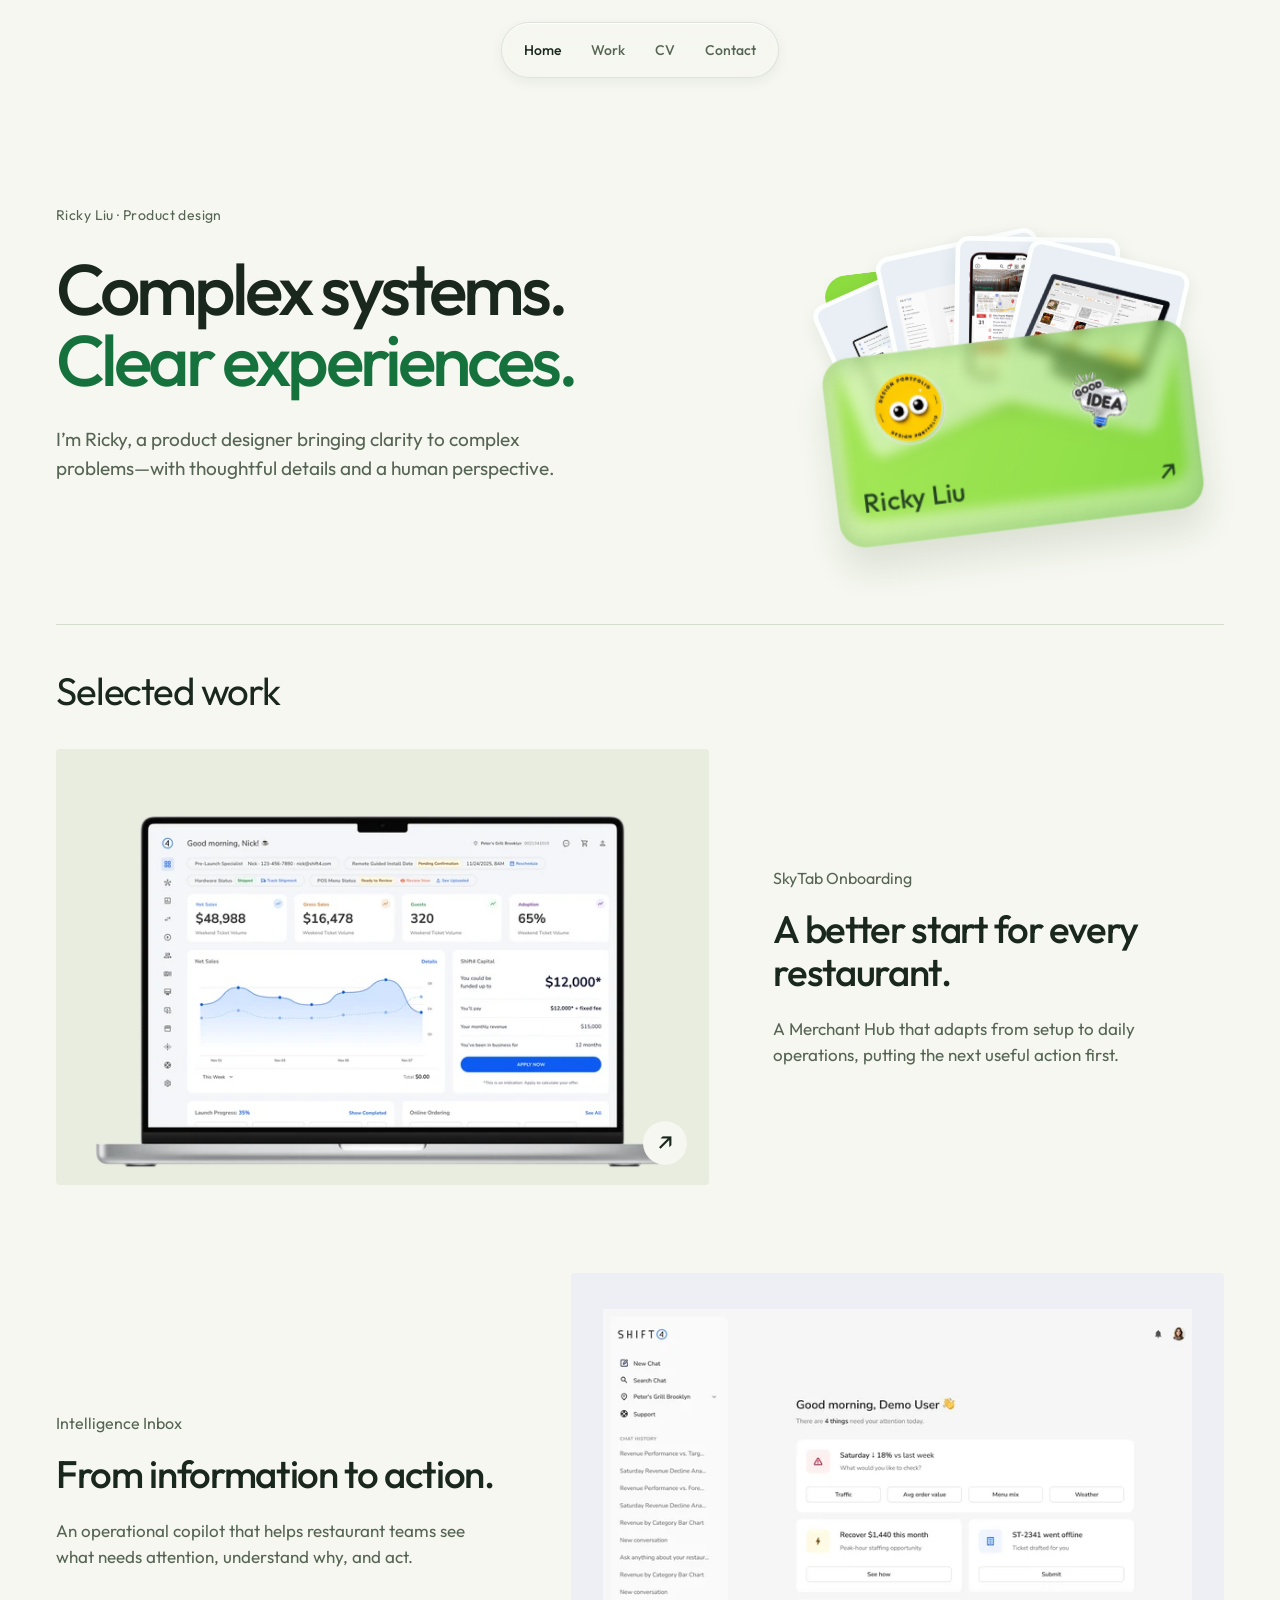
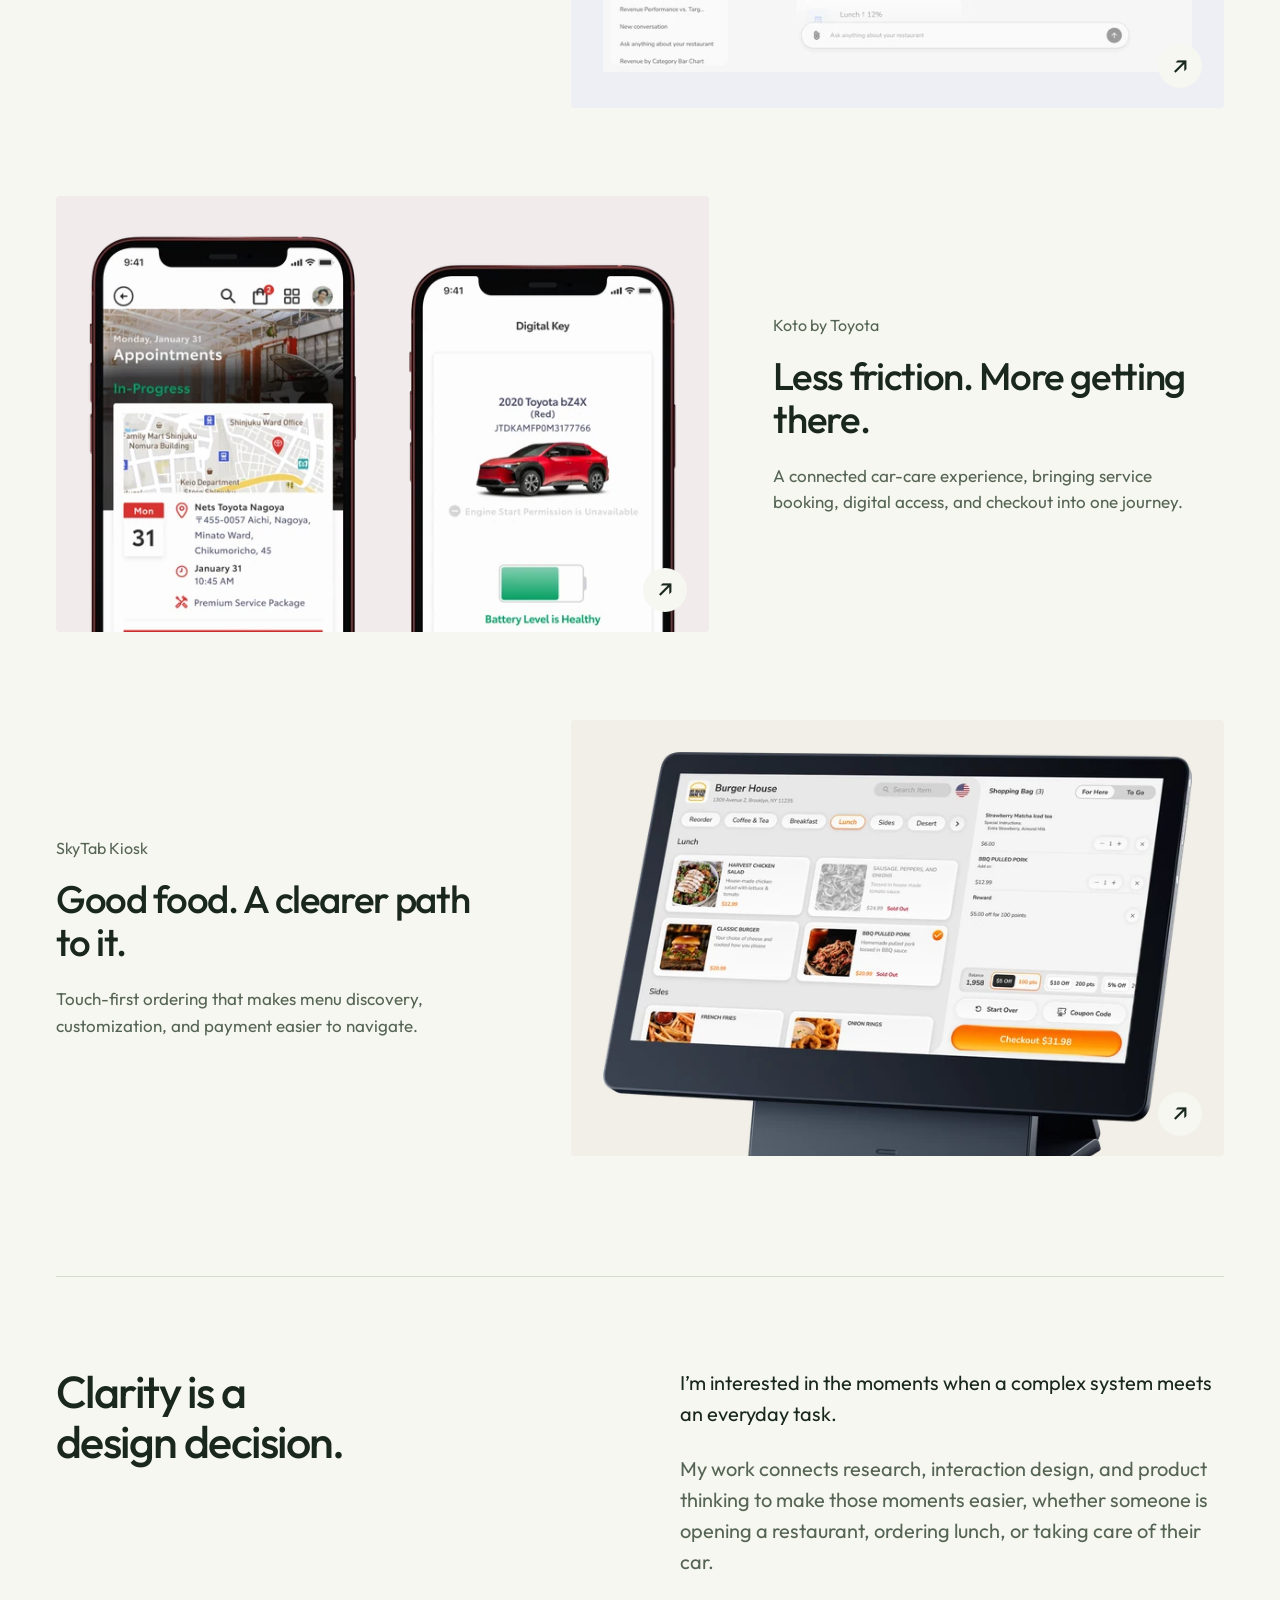
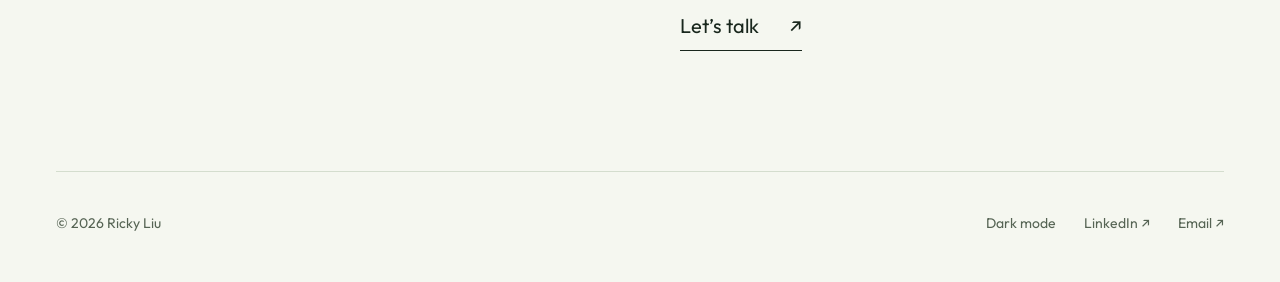
==== index.html @ 2d349658 "Update index.html" ====
<!doctype html>
<html lang="en">
<head>
<meta charset="UTF-8"><meta name="viewport" content="width=device-width, initial-scale=1">
<title>Ricky Liu - Product Designer</title>
<meta name="description" content="Ricky Liu designs clear, scalable experiences for complex products. Explore work in restaurant operations, AI, self-service ordering, and mobility.">
<link rel="canonical" href="https://rickyliudesign.com/">
<meta property="og:title" content="Ricky Liu | Product Designer"><meta property="og:description" content="Less friction. More forward. Product design for restaurants, operations, and everyday decisions."><meta property="og:type" content="website"><meta property="og:url" content="https://rickyliudesign.com/"><meta property="og:image" content="https://rickyliudesign.com/skytab-onboarding/Hero-1800.png">
<meta name="theme-color" content="#f5f7f0"><meta name="color-scheme" content="light dark">
<link rel="preload" href="assets/fonts/outfit-variable.ttf" as="font" type="font/ttf" crossorigin>
<link rel="stylesheet" href="fonts.css"><link rel="stylesheet" href="navigation.css?v=7"><link rel="stylesheet" href="home.css?v=15">
<script src="navigation.js?v=3" defer></script><script src="home.js?v=5" defer></script>
<link rel="icon" href="favicon.svg" type="image/svg+xml">
</head>
<body>
<a class="skip-link" href="#main">Skip to content</a>
    <nav class="navigation" aria-label="Primary navigation">
      <div class="nav-container">
        <div class="nav-links">
          <a href="/" class="nav-link active" aria-current="page">Home</a>
          <div class="nav-dropdown">
            <button class="nav-link" type="button" aria-haspopup="true" aria-expanded="false">Work</button>
            <div class="nav-dropdown-menu">
              <a href="skytab-onboarding.html" class="nav-dropdown-item">SkyTab Onboarding</a>
              <a href="intelligence-inbox-premium-case-study.html" class="nav-dropdown-item">Intelligence Inbox</a>
              <a href="koto.html" class="nav-dropdown-item">Koto</a>
              <a href="skytab-kiosk.html" class="nav-dropdown-item">SkyTab Kiosk</a>
            </div>
          </div>
          <a href="Ricky_Liu_Resume.pdf" class="nav-link" target="_blank" rel="noopener">CV</a>
          <a href="contact/contact.html" class="nav-link">Contact</a>
        </div>
      </div>
    </nav>
<main id="main" tabindex="-1">
<section class="home-hero shell" id="intro" aria-labelledby="intro-title">
 <div class="hero-copy"><p class="intro-name">Ricky Liu · Product design</p>
 <h1 id="intro-title">Complex systems.<br><span>Clear experiences.</span></h1>
 <p class="hero-description">I’m Ricky, a product designer bringing clarity to complex problems—with thoughtful details and a human perspective.</p>
 </div>
 <a class="folder-art" href="#work" aria-label="Explore Ricky Liu’s selected projects">
  <span class="folder-object" aria-hidden="true"><span class="folder-back"></span><span class="folder-preview preview-0"><img src="assets/previews/onboarding-640.webp" alt="" width="240" height="180"></span><span class="folder-preview preview-1"><img src="assets/previews/inbox-640.webp" alt="" width="240" height="180"></span><span class="folder-preview preview-2"><img src="assets/previews/koto-640.webp" alt="" width="240" height="180"></span><span class="folder-preview preview-3"><img src="assets/previews/kiosk-640.webp" alt="" width="240" height="180"></span><span class="folder-front"><span class="eyes"><img src="assets/previews/portfolio-eye-sticker-Xyf3zcJj.webp" alt="" width="100" height="100"><span class="googly-eye left"><span class="pupil"></span></span><span class="googly-eye right"><span class="pupil"></span></span></span><img class="idea" src="assets/previews/good-idea-sticker-D9H0dvzv.webp" alt="" width="72" height="72"><strong>Ricky Liu</strong><span class="folder-arrow">↗</span></span></span>
 </a>
</section>
<section class="selected-work shell" id="work" aria-labelledby="work-title"><div class="work-heading"><h2 id="work-title">Selected work</h2></div><div class="work-grid"><article class="work-project project-onboarding">
 <a class="project-link" href="skytab-onboarding.html">
 <div class="project-image"><img src="assets/previews/onboarding-1200.webp" srcset="assets/previews/onboarding-640.webp 640w, assets/previews/onboarding-800.webp 800w, assets/previews/onboarding-1200.webp 1200w" sizes="(max-width: 767px) calc(100vw - 80px), (max-width: 1100px) 40vw, 520px" width="1200" height="791" loading="lazy" decoding="async" alt="SkyTab Onboarding interface design"><span class="project-open" aria-hidden="true">↗</span></div>
 <div class="project-copy"><p class="project-name">SkyTab Onboarding</p><h3 id="title-onboarding">A better start for every restaurant.</h3><p class="project-description">A Merchant Hub that adapts from setup to daily operations, putting the next useful action first.</p></div>
 </a>
</article><article class="work-project project-inbox">
 <a class="project-link" href="intelligence-inbox-premium-case-study.html">
 <div class="project-image"><img src="assets/previews/inbox-1200.webp" srcset="assets/previews/inbox-640.webp 640w, assets/previews/inbox-800.webp 800w, assets/previews/inbox-1200.webp 1200w" sizes="(max-width: 767px) calc(100vw - 80px), (max-width: 1100px) 40vw, 520px" width="1200" height="740" loading="lazy" decoding="async" alt="Intelligence Inbox interface design"><span class="project-open" aria-hidden="true">↗</span></div>
 <div class="project-copy"><p class="project-name">Intelligence Inbox</p><h3 id="title-inbox">From information to action.</h3><p class="project-description">An operational copilot that helps restaurant teams see what needs attention, understand why, and act.</p></div>
 </a>
</article><article class="work-project project-koto">
 <a class="project-link" href="koto.html">
 <div class="project-image"><img src="assets/previews/koto-1200.webp" srcset="assets/previews/koto-640.webp 640w, assets/previews/koto-800.webp 800w, assets/previews/koto-1200.webp 1200w" sizes="(max-width: 767px) calc(100vw - 80px), (max-width: 1100px) 40vw, 520px" width="1200" height="1193" loading="lazy" decoding="async" alt="Koto by Toyota interface design"><span class="project-open" aria-hidden="true">↗</span></div>
 <div class="project-copy"><p class="project-name">Koto by Toyota</p><h3 id="title-koto">Less friction. More getting there.</h3><p class="project-description">A connected car-care experience, bringing service booking, digital access, and checkout into one journey.</p></div>
 </a>
</article><article class="work-project project-kiosk">
 <a class="project-link" href="skytab-kiosk.html">
 <div class="project-image"><img src="assets/previews/kiosk-1200.webp" srcset="assets/previews/kiosk-640.webp 640w, assets/previews/kiosk-800.webp 800w, assets/previews/kiosk-1200.webp 1200w" sizes="(max-width: 767px) calc(100vw - 80px), (max-width: 1100px) 40vw, 520px" width="1200" height="906" loading="lazy" decoding="async" alt="SkyTab Kiosk interface design"><span class="project-open" aria-hidden="true">↗</span></div>
 <div class="project-copy"><p class="project-name">SkyTab Kiosk</p><h3 id="title-kiosk">Good food. A clearer path to it.</h3><p class="project-description">Touch-first ordering that makes menu discovery, customization, and payment easier to navigate.</p></div>
 </a>
</article></div></section>
<section class="about-section shell" aria-labelledby="about-title"><h2 id="about-title">Clarity is a<br>design decision.</h2><div><p>I’m interested in the moments when a complex system meets an everyday task.</p><p>My work connects research, interaction design, and product thinking to make those moments easier, whether someone is opening a restaurant, ordering lunch, or taking care of their car.</p><a class="text-link" href="contact/contact.html">Let’s talk <span aria-hidden="true">↗</span></a></div></section>
</main>
<footer class="home-footer shell"><span>© 2026 Ricky Liu</span><div><button class="theme-toggle" type="button" aria-label="Dark mode" hidden>Dark mode</button><a href="https://www.linkedin.com/in/ricky-liu/" target="_blank" rel="noopener">LinkedIn ↗</a><a href="mailto:rickyliudesign@gmail.com">Email ↗</a></div></footer>
</body></html>
---- fonts.css ----
@font-face { font-family: "Outfit"; src: url("assets/fonts/outfit-variable.ttf") format("truetype"); font-weight: 100 900; font-style: normal; font-display: swap; }
---- navigation.css ----
.navigation {
  position: fixed !important;
  top: 0;
  right: 0;
  left: 0;
  z-index: 10000;
  box-sizing: border-box;
  padding: 22px 80px 0;
  background: transparent;
  transform: none !important;
  transition: transform 0.32s cubic-bezier(0.22, 1, 0.36, 1);
  will-change: transform;
}

.navigation.nav-scrolled {
  background: transparent;
  transform: none !important;
}

.navigation.nav-hidden {
  pointer-events: none;
  transform: translateY(calc(-100% - 24px)) !important;
}

/* Shared chapter navigation for every portfolio case study. */
.sky-case { --case-nav-accent: #1769d2; }
.koto-case { --case-nav-accent: #e5252a; }
.kiosk-redesign { --case-nav-accent: #f28a00; }
.ii-page { --case-nav-accent: #5b5ce2; }

.case-chapters {
  position: fixed !important;
  inset: 0 0 auto !important;
  z-index: 9000 !important;
  overflow: hidden;
  border-bottom: 1px solid var(--case-nav-line, rgba(21, 21, 21, 0.1));
  background: rgba(255, 255, 255, 0.94) !important;
  opacity: 0;
  pointer-events: none;
  transform: translateY(-110%);
  visibility: hidden;
  backdrop-filter: blur(16px);
  -webkit-backdrop-filter: blur(16px);
  transition: opacity 0.18s ease, transform 0.24s cubic-bezier(0.22, 1, 0.36, 1), visibility 0s linear 0.24s;
}

.case-chapters.case-chapters--visible {
  opacity: 1;
  pointer-events: auto;
  transform: none;
  visibility: visible;
  transition-delay: 0s;
}

.case-chapters__inner {
  display: flex !important;
  width: min(1400px, calc(100% - clamp(32px, 8vw, 128px))) !important;
  min-height: 66px;
  margin-inline: auto !important;
  align-items: center;
  justify-content: center !important;
  gap: clamp(20px, 3vw, 40px) !important;
}

.case-chapters a {
  flex: none;
  box-sizing: border-box;
  min-height: 44px;
  padding-block: 12px;
  color: var(--case-nav-muted, #667085);
  font: 500 14px/1.2 "Outfit", sans-serif;
  text-decoration: none;
  transition: color 0.16s ease;
}

.case-chapters .case-chapters__home {
  position: sticky;
  left: 0;
  z-index: 2;
  padding-inline: 12px;
  color: #151515;
  background: #fff;
  box-shadow: 8px 0 12px #fff;
}

.case-chapters a::after {
  display: block;
  width: 100%;
  height: 2px;
  margin-top: 5px;
  border-radius: 999px;
  background: var(--case-nav-accent, #1769d2);
  content: "";
  opacity: 0;
  transform: scaleX(0.35);
  transition: opacity 0.18s ease, transform 0.22s cubic-bezier(0.22, 1, 0.36, 1);
}

.case-chapters a:hover,
.case-chapters a.case-chapters__active { color: var(--case-nav-active, #151515); }
.case-chapters a:hover::after,
.case-chapters a.case-chapters__active::after { opacity: 1; transform: scaleX(1); }

@media (max-width: 767px) {
  .case-chapters { overflow-x: auto; scrollbar-width: none; }
  .case-chapters::-webkit-scrollbar { display: none; }
  .case-chapters__inner { width: max-content !important; min-width: 100%; padding-inline: 8px; box-sizing: border-box; justify-content: flex-start !important; gap: 24px !important; }
}

.navigation .nav-container {
  display: flex;
  align-items: center;
  justify-content: center;
  width: 100%;
  max-width: 1400px;
  min-height: 48px;
  margin: 0 auto;
  padding: 0;
}

.navigation .nav-links {
  display: flex;
  align-items: center;
  gap: 0;
  padding: 5px 7px;
  border: 1px solid rgba(21, 21, 21, 0.08);
  border-radius: 999px;
  background: rgba(255, 255, 255, 0.42);
  box-shadow: 0 4px 14px rgba(24, 31, 42, 0.06), inset 0 1px rgba(255, 255, 255, 0.92);
  backdrop-filter: blur(18px) saturate(1.15);
  -webkit-backdrop-filter: blur(18px) saturate(1.15);
}

.navigation .nav-link {
  display: flex;
  align-items: center;
  justify-content: center;
  min-width: 44px;
  min-height: 44px;
  box-sizing: border-box;
  margin: 0;
  padding: 10px 15px;
  border: 0;
  color: #6f6f72;
  background: transparent;
  font: 500 14px/1 "Outfit", ui-sans-serif, system-ui, sans-serif;
  text-decoration: none;
  cursor: pointer;
  transition: color 0.18s ease, transform 0.18s ease;
}

.navigation .nav-link:hover,
.navigation .nav-link:focus-visible,
.navigation .nav-link.active {
  color: #151515;
}

.navigation .nav-link:active {
  transform: translateY(1px);
}

.navigation .nav-link:focus-visible,
.navigation .nav-dropdown-item:focus-visible,
.case-chapters a:focus-visible {
  outline: 2px solid #147b9b;
  outline-offset: 4px;
}

.navigation .nav-dropdown {
  position: relative;
}

.navigation .nav-dropdown-menu[hidden] { display: none !important; }

.navigation .nav-dropdown-menu {
  position: absolute;
  top: calc(100% + 12px);
  left: 50%;
  z-index: 10001;
  min-width: 210px;
  margin: 0;
  padding: 8px 0;
  border: 1px solid rgba(21, 21, 21, 0.09);
  border-radius: 12px;
  background: rgba(255, 255, 255, 0.65);
  box-shadow: 0 18px 50px rgba(28, 38, 49, 0.14);
  backdrop-filter: blur(16px) saturate(1.25);
  -webkit-backdrop-filter: blur(16px) saturate(1.25);
  opacity: 0;
  visibility: hidden;
  transform: translateX(-50%) translateY(-5px);
  transition: opacity 0.18s ease, visibility 0.18s ease, transform 0.18s ease;
}

.navigation .nav-dropdown.is-open .nav-dropdown-menu {
  opacity: 1;
  visibility: visible;
  transform: translateX(-50%) translateY(0);
}

.navigation .nav-dropdown-item {
  display: flex;
  align-items: center;
  box-sizing: border-box;
  min-height: 44px;
  padding: 11px 18px;
  color: #6f6f72;
  background: transparent;
  font: 500 15px/1.25 "Outfit", ui-sans-serif, system-ui, sans-serif;
  text-decoration: none;
  white-space: nowrap;
  transition: color 0.18s ease, background 0.18s ease;
}

.navigation .nav-dropdown-item:hover {
  color: #151515;
  background: rgba(21, 21, 21, 0.045);
}

.hero-wrapper > .hero-section {
  padding-top: 112px;
}

@media (max-width: 760px) {
  .navigation {
    padding: 14px 16px 0;
  }

  .navigation .nav-container {
    min-height: 44px;
  }

  .navigation .nav-link {
    padding: 9px 11px;
    font-size: 13px;
  }

  .navigation .nav-dropdown-menu {
    right: -70px;
    left: auto;
    transform: translateY(-5px);
  }

  .navigation .nav-dropdown.is-open .nav-dropdown-menu {
    transform: translateY(0);
  }

  .hero-wrapper > .hero-section {
    padding-top: 96px;
  }
}

@media (max-width: 420px) {
  .navigation {
    padding: 12px 12px 0;
  }

  .navigation .nav-link {
    padding: 8px 9px;
    font-size: 12px;
  }
}

@media (prefers-reduced-motion: reduce) {
  .navigation,
  .navigation *,
  .case-chapters,
  .case-chapters * ,
  .case-chapters a::after {
    transition: none !important;
    animation: none !important;
  }
}

@media(prefers-reduced-transparency:reduce){.navigation .nav-links,.navigation .nav-dropdown-menu{background:#fff;backdrop-filter:none;-webkit-backdrop-filter:none}}
---- home.css ----
/* Layers: content 0, folder surfaces 1–6, navigation in navigation.css. */
:root{--paper:#f5f7f0;--ink:#19271d;--muted:#566454;--line:#d4ddce;--accent:#16723c;--panel:#e8eddf;--cyan:#8cdb3f;color-scheme:light dark;font-family:Outfit,system-ui,sans-serif;color:var(--ink);background:var(--paper);font-synthesis:none;-webkit-font-smoothing:antialiased}
*{box-sizing:border-box}html{scroll-behavior:smooth;scroll-padding-top:104px}body{margin:0}a{color:inherit;text-decoration:none}img{display:block;max-width:100%}button{font:inherit}::selection{background:#d4e9b5;color:#19271d}a:focus-visible{outline:3px solid var(--accent);outline-offset:7px}main:focus{outline:none}.shell{width:min(1280px,calc(100% - 112px));margin-inline:auto}.skip-link{position:fixed;top:12px;left:12px;z-index:10002;padding:14px 20px;color:var(--paper);background:var(--ink);transform:translateY(-150%)}.skip-link:focus{transform:none}
.home-hero{display:grid;grid-template-columns:minmax(0,1.2fr) minmax(0,1fr);align-items:center;gap:24px;min-height:min(830px,100dvh);padding-top:128px;padding-bottom:96px}.hero-copy{position:relative;z-index:1}.intro-name{font-size:17px;margin:0 0 28px;color:var(--muted)}h1{font-size:clamp(40px,4.6vw,66px);line-height:1.08;letter-spacing:-.047em;font-weight:500;margin:0}h1 span{color:var(--accent)}.hero-description{font-size:19px;line-height:1.55;max-width:410px;margin:25px 0 30px;color:var(--muted)}.work-cta{display:inline-flex;align-items:center;gap:36px;min-height:50px;border-bottom:1px solid var(--ink);font-size:17px;font-weight:500}.work-cta span,.text-link span{transition:transform .25s}.work-cta:hover span,.text-link:hover span{transform:translate(3px,-3px)}
.folder-art{display:grid;place-items:center;min-width:0;aspect-ratio:1;perspective:1200px;border-radius:28px}.folder-object{display:block;position:relative;width:390px;height:360px;transform:rotate(-7deg);transition:transform .6s cubic-bezier(.2,.8,.2,1)}.folder-art:hover .folder-object,.folder-art:focus-visible .folder-object{transform:rotate(-2deg) translateY(-8px)}.folder-back{position:absolute;inset:70px 14px 28px;background:#8cdb3f;border-radius:24px;clip-path:polygon(0 0,35% 0,46% 20%,100% 20%,100% 100%,0 100%);box-shadow:0 28px 45px #4b6e3220}.folder-front{position:absolute;z-index:6;inset:158px 0 0;border-radius:28px;background:linear-gradient(115deg,#c2f77385,#83da4399);box-shadow:inset 0 0 26px 5px #367d3445,0 25px 35px #344e2220;backdrop-filter:blur(6px);-webkit-backdrop-filter:blur(6px);color:#254522}.folder-front strong{position:absolute;bottom:29px;left:28px;font-size:28px;font-weight:500}.folder-arrow{position:absolute;right:26px;bottom:23px;font-size:30px}.eyes{position:absolute;top:18px;left:46px;width:84px;height:84px;border-radius:50%;transform:rotate(-12deg)}.idea{position:absolute;top:44px;right:67px;width:66px;height:66px;object-fit:contain;transform:rotate(17deg)}.folder-preview{position:absolute;top:61px;left:105px;width:175px;height:175px;padding:10px;border:5px solid #fdfefe;border-radius:14px;background:#e9eff5;box-shadow:0 8px 20px #283e2318;transform-origin:50% 100%;transition:transform .65s cubic-bezier(.2,.8,.2,1)}.folder-preview img{height:100%;width:100%;object-fit:contain}.preview-0{z-index:2;transform:translate(-62px,8px) rotate(-17deg)}.preview-1{z-index:3;transform:translate(-20px,-12px) rotate(-5deg)}.preview-2{z-index:4;transform:translate(30px,-8px) rotate(8deg)}.preview-3{z-index:5;transform:translate(70px,12px) rotate(20deg)}.folder-art:is(:hover,:focus-visible) .preview-0{transform:translate(-83px,-14px) rotate(-22deg)}.folder-art:is(:hover,:focus-visible) .preview-1{transform:translate(-26px,-44px) rotate(-7deg)}.folder-art:is(:hover,:focus-visible) .preview-2{transform:translate(33px,-39px) rotate(9deg)}.folder-art:is(:hover,:focus-visible) .preview-3{transform:translate(84px,-6px) rotate(24deg)}
.selected-work{padding-top:32px;padding-bottom:120px}.work-heading{margin-bottom:52px}h2{font-size:clamp(32px,3.5vw,48px);font-weight:500;line-height:1.13;letter-spacing:-.035em;margin:0}.work-heading p{color:var(--muted);font-size:18px;margin:16px 0 0}.work-grid{display:grid;grid-template-columns:1.15fr 1fr;column-gap:64px;row-gap:100px;align-items:start}.work-project:nth-child(even){margin-top:136px}.project-image{position:relative;display:grid;place-items:center;aspect-ratio:1.15;overflow:hidden;border-radius:16px;background:var(--panel)}.project-image img{width:100%;height:100%;object-fit:contain;padding:30px;transition:transform .7s cubic-bezier(.2,.8,.2,1)}.project-inbox .project-image{aspect-ratio:1.04;background:#eeeef5}.project-koto .project-image{aspect-ratio:1;background:#f1ebeb}.project-kiosk .project-image{background:#f1efe8}.project-open{position:absolute;bottom:20px;right:22px;font-size:25px;line-height:1;background:var(--paper);color:var(--ink);border-radius:50%;display:grid;place-items:center;width:44px;height:44px;transition:transform .3s}.project-link:hover img{transform:scale(1.04)}.project-link:hover .project-open{transform:rotate(45deg)}.project-link{display:block;border-radius:16px}.project-meta{display:flex;justify-content:space-between;gap:16px;margin:24px 0 12px;font-size:14px;line-height:1.4;color:var(--muted)}.project-meta span:first-child{color:var(--ink);font-weight:500}.work-project h3{font-size:clamp(25px,2.4vw,34px);letter-spacing:-.035em;line-height:1.13;font-weight:500;margin:0}.work-project>p{font-size:17px;line-height:1.55;color:var(--muted);max-width:43ch;margin:18px 0}.work-project .project-proof{font-size:14px;color:var(--accent);margin-top:24px;padding-left:14px;border-left:2px solid var(--accent)}
.about-section{display:grid;grid-template-columns:1fr 1fr;gap:80px;padding-block:90px 120px;border-top:1px solid var(--line)}.about-section p{font-size:20px;line-height:1.55;margin:0 0 24px;color:var(--muted)}.about-section p:first-child{color:var(--ink)}.text-link{display:inline-flex;gap:30px;padding-block:12px;border-bottom:1px solid var(--ink);font-size:20px}.home-footer{border-top:1px solid var(--line);padding-block:28px 36px;display:flex;justify-content:space-between;gap:24px;color:var(--muted);font-size:14px}.home-footer div{display:flex;gap:28px}.home-footer a{display:inline-flex;align-items:center;min-height:44px}.home-footer>span{padding-block:14px}
@media(min-width:768px) and (prefers-reduced-motion:no-preference){.hero-copy{animation:arrive .75s both}.folder-object{animation:folder-arrive .9s}.reveal-ready{opacity:0;transform:translateY(24px);transition:opacity .6s,transform .6s cubic-bezier(.2,.8,.2,1)}.reveal-ready.is-visible{opacity:1;transform:none}}@keyframes arrive{from{opacity:0;transform:translateY(16px)}to{opacity:1;transform:none}}@keyframes folder-arrive{from{opacity:0;transform:translateY(24px) rotate(-12deg)}to{opacity:1;transform:rotate(-7deg)}}
@media(max-width:1100px){.shell{width:calc(100% - 64px)}.folder-object{scale:.82}.home-hero{gap:0}.work-grid{column-gap:36px}.project-image img{padding:20px}.project-meta{flex-direction:column;gap:4px}}
@media(max-width:767px){html{scroll-padding-top:96px}.shell{width:calc(100% - 40px)}.home-hero{grid-template-columns:1fr;padding-top:120px;padding-bottom:32px;min-height:auto;gap:0}.intro-name{margin-bottom:20px;font-size:15px}h1{font-size:clamp(32px,7.6vw,54px)}.hero-description{font-size:17px;margin:20px 0;max-width:35ch}.folder-art{width:100%;height:310px;aspect-ratio:auto;overflow:hidden}.folder-object{scale:.72}.work-heading{margin-bottom:32px}.selected-work{padding-top:32px;padding-bottom:64px}.work-grid{grid-template-columns:1fr;gap:56px}.work-project:nth-child(even){margin-top:0}.project-image,.project-inbox .project-image,.project-koto .project-image{aspect-ratio:1.2}.project-meta{flex-direction:row;font-size:12px;margin-top:18px}.work-project>p{font-size:16px}.work-project .project-proof{margin-top:18px}.about-section{grid-template-columns:1fr;gap:28px;padding-block:52px 64px}.about-section p{font-size:18px}.home-footer{font-size:13px;gap:12px}.home-footer div{gap:18px}}
@media(prefers-color-scheme:dark){:root{--paper:#161e17;--ink:#f0f4e9;--muted:#b4c2ab;--line:#354431;--accent:#b9f56f;--panel:#293b26}.project-inbox .project-image{background:#303142}.project-koto .project-image{background:#392e32}.project-kiosk .project-image{background:#37362e}.navigation .nav-links,.navigation .nav-dropdown-menu{background:#1e2b1cf5;border-color:#485a3e;box-shadow:0 4px 14px #0002}.navigation .nav-link,.navigation .nav-dropdown-item{color:var(--muted)}.navigation .nav-link:is(:hover,:focus-visible,.active),.navigation .nav-dropdown-item:hover{color:var(--ink)}.navigation .nav-dropdown-item:hover{background:#354431}.navigation a:focus-visible,.navigation button:focus-visible{outline-color:var(--accent)}}
@media(prefers-reduced-motion:reduce){html{scroll-behavior:auto}*,*::before,*::after{animation:none!important;transition:none!important}.reveal-ready{opacity:1;transform:none}}
@media(prefers-reduced-transparency:reduce){.folder-front{background:#a5eb63;backdrop-filter:none}.navigation .nav-links,.navigation .nav-dropdown-menu{backdrop-filter:none;background:var(--paper)}}

@media(max-width:767px){.folder-art{position:relative}.folder-object{position:absolute;left:50%;top:50%;margin-left:-195px;margin-top:-180px}}

@media(min-width:768px) and (max-width:1100px){.folder-art{position:relative}.folder-object{position:absolute;left:50%;top:50%;margin-left:-195px;margin-top:-180px;scale:.72}}

:root[data-appearance="light"]{--paper:#f5f7f0;--ink:#19271d;--muted:#566454;--line:#d4ddce;--accent:#16723c;--panel:#e8eddf;color-scheme:light}
:root[data-appearance="dark"]{--paper:#161e17;--ink:#f0f4e9;--muted:#b4c2ab;--line:#354431;--accent:#b9f56f;--panel:#293b26;color-scheme:dark}
[data-appearance="dark"] .project-inbox .project-image{background:#303142}[data-appearance="dark"] .project-koto .project-image{background:#392e32}[data-appearance="dark"] .project-kiosk .project-image{background:#37362e}
[data-appearance="light"] .project-inbox .project-image{background:#eeeef5}[data-appearance="light"] .project-koto .project-image{background:#f1ebeb}[data-appearance="light"] .project-kiosk .project-image{background:#f1efe8}
[data-appearance] .navigation .nav-links,[data-appearance] .navigation .nav-dropdown-menu{background:var(--paper);border-color:var(--line)}
[data-appearance] .navigation .nav-link,[data-appearance] .navigation .nav-dropdown-item{color:var(--muted)}
[data-appearance] .navigation .nav-link:is(:hover,:focus-visible,.active),[data-appearance] .navigation .nav-dropdown-item:hover{color:var(--ink)}
[data-appearance] .navigation .nav-dropdown-item:hover{background:var(--panel)}
.theme-toggle{background:none;border:0;color:inherit;padding:0;min-height:44px;font:inherit;cursor:pointer}.theme-toggle:hover{text-decoration:underline;text-underline-offset:4px}.theme-toggle:focus-visible{outline:2px solid var(--accent);outline-offset:5px}.theme-toggle[hidden]{display:none}
@media(max-width:560px){.home-footer{flex-wrap:wrap}.home-footer div{flex-wrap:wrap}}
@media(min-width:768px) and (max-width:1100px){.home-hero{min-height:680px}}

[data-appearance] .navigation :is(a,button):focus-visible{outline-color:var(--accent)}

.section-label{font-size:12px;letter-spacing:.09em;text-transform:uppercase;color:var(--accent)}
/* The opening connects the project collection to an actual design decision. */
.hero-actions { display: flex; flex-wrap: wrap; align-items: center; gap: 16px 28px; }
.hero-process-link { display: inline-flex; align-items: center; gap: 16px; min-height: 50px; font-size: 15px; color: var(--muted); }
.hero-process-link:hover { color: var(--accent); }
.project-index { display: grid; grid-template-columns: 1.15fr repeat(4, 1fr); gap: 24px; padding-block: 28px 44px; border-top: 1px solid var(--line); }
.project-index p { margin: 0; font-size: 14px; line-height: 1.5; color: var(--muted); }
.project-index a { position: relative; min-height: 60px; padding-right: 18px; font-size: 15px; line-height: 1.45; }
.project-index a span { display: block; margin-bottom: 12px; color: var(--accent); font-size: 11px; letter-spacing: .07em; text-transform: uppercase; }
.project-index a b { position: absolute; right: 0; bottom: 6px; font-weight: 400; }
.project-index a:hover { color: var(--accent); }
.lifecycle { scroll-margin-top: 100px; }
@media(max-width:1000px) { .project-index { grid-template-columns: repeat(4, minmax(0,1fr)); } .project-index p { grid-column: 1/-1; } .project-index p br { display: none; } }
@media(max-width:600px) { .project-index { grid-template-columns: repeat(2,minmax(0,1fr)); gap: 24px 20px; padding-bottom: 32px; } .hero-actions { gap: 4px 24px; } .hero-description { max-width: 34ch; } }
/* Creative direction: an oversized editorial opening, with the folder as signature. */
.home-hero { position: relative; display: block; min-height: 0; padding-top: 154px; padding-bottom: 86px; }
.hero-copy { animation: none; }
.intro-name { margin-bottom: 38px; font-size: 14px; letter-spacing: .03em; }
.home-hero h1 { font-size: clamp(76px, 11.6vw, 164px); line-height: .92; letter-spacing: -.065em; font-weight: 500; }
.home-hero h1 span { display: inline-block; margin-left: 13%; }
.hero-description { margin-top: 46px; max-width: 39ch; font-size: 19px; }
.hero-actions { margin-top: 28px; }
.folder-art { position: absolute; right: 0; bottom: 38px; width: 330px; height: 300px; aspect-ratio: auto; }
.folder-object { scale: .68; }
.project-index { padding-top: 32px; padding-bottom: 52px; }
.lifecycle { padding-top: 90px; }
.lifecycle h2, .work-heading h2 { font-size: clamp(44px, 6.5vw, 88px); line-height: 1.01; letter-spacing: -.05em; }
.lifecycle-intro { max-width: 54ch; }
.lifecycle-controls button { padding-left: 12px; }
.stage-image { border: 0; border-radius: 0; background: var(--panel); }
.stage-copy h3 { font-size: clamp(30px, 3.3vw, 44px); }
.selected-work { padding-top: 80px; border-top: 1px solid var(--line); }
.work-grid { grid-template-columns: 1fr; gap: 88px; counter-reset: project; }
.work-project { display: grid; grid-template-columns: 1.45fr 1fr; column-gap: 64px; counter-increment: project; }
.work-project:nth-child(even) { margin-top: 0; }
.project-link { display: grid; grid-template-columns: subgrid; grid-column: 1/-1; border-radius: 0; }
.project-image { grid-column: 1; grid-row: 1 / 4; aspect-ratio: 1.5; border-radius: 4px; }
.project-inbox .project-image, .project-koto .project-image { aspect-ratio: 1.5; }
.project-meta { grid-column: 2; display: block; align-self: end; margin: 0 0 26px; }
.project-meta::before { content: '0' counter(project); display: block; margin-bottom: 36px; color: var(--accent); font-size: 14px; }
.project-meta span { display: block; }
.project-meta span + span { margin-top: 5px; }
.work-project h3 { grid-column: 2; font-size: clamp(30px, 3.5vw, 48px); align-self: start; }
.work-project > p { grid-column: 2; margin-top: 24px; }
.work-project .project-proof { margin-top: 0; }
.project-image img { padding: 32px; }
@media(min-width:901px) { .work-project:nth-child(even) .project-image { grid-column: 2; } .work-project:nth-child(even) .project-meta, .work-project:nth-child(even) h3, .work-project:nth-child(even) > p { grid-column: 1; } .work-project:nth-child(even) { grid-template-columns: 1fr 1.45fr; } }
@media(max-width:1100px) { .folder-art { right: 0; bottom: 35px; } .folder-object { scale: .6; } }
@media(max-width:900px) {
 .home-hero { padding-top: 132px; padding-bottom: 62px; }
 .home-hero h1 { font-size: clamp(64px, 11.5vw, 108px); }
 .hero-description { max-width: 34ch; }
 .folder-art { width: 230px; height: 230px; right: -10px; bottom: 50px; }
 .folder-object { scale: .49; }
 .work-project, .project-link { display: block; }
 .project-meta { margin-top: 24px; }
 .project-meta::before { margin-bottom: 16px; }
 .work-project > p { max-width: 50ch; }
}
@media(max-width:600px) {
 .home-hero { padding-top: 116px; padding-bottom: 32px; }
 .intro-name { margin-bottom: 32px; }
 .home-hero h1 { font-size: clamp(51px, 13.4vw, 80px); }
 .home-hero h1 span { margin-left: 0; }
 .hero-description { font-size: 17px; margin-top: 28px; max-width: 36ch; }
 .folder-art { position: relative; right: auto; bottom: auto; width: 100%; height: 220px; margin-top: 16px; overflow: visible; }
 .folder-object { scale: .55; }
 .hero-actions { margin-top: 12px; }
 .lifecycle, .selected-work { padding-top: 52px; }
 .lifecycle-controls { display: grid; grid-template-columns: 1fr 1fr; }
 .lifecycle-controls[hidden] { display: none; }
 .lifecycle-controls button { min-height: 76px; border-bottom: 1px solid var(--line); }
 .work-grid { gap: 60px; }
 .project-image img { padding: 18px; }
}

.eyes{--eye-x:0px;--eye-y:0px}.eyes>img{width:100%;height:100%}
.googly-eye {
  position: absolute;
  top: 38.7%;
  z-index: 4;
  width: 23.8%;
  aspect-ratio: 1;
  overflow: hidden;
  border-radius: 50%;
  background: radial-gradient(circle at 31% 25%, rgba(255,255,255,.98) 0 18%, transparent 19%), radial-gradient(circle at 52% 52%, #fff 0 45%, #f8f8f4 66%, #e5e0d2);
  box-shadow: inset 0 -.8px 1.6px rgba(15,23,42,.16), 0 1px 2px rgba(15,23,42,.18);
}

.googly-eye.left { left: 24.9%; }
.googly-eye.right { left: 51.3%; }
.pupil {
  position: absolute;
  top: 50%;
  left: 50%;
  width: 56%;
  aspect-ratio: 1;
  border-radius: 50%;
  background: radial-gradient(circle at 34% 27%, rgba(255,255,255,.94) 0 16%, transparent 17%), radial-gradient(circle at 62% 68%, #020202 0 56%, #171717);
  transform: translate(calc(-50% + var(--eye-x)), calc(-50% + var(--eye-y)));
  transition: transform 70ms linear;
}


.featured-note{display:grid;grid-template-columns:1fr 2fr;gap:40px;padding-block:52px 60px;border-top:1px solid var(--line)}.featured-note h2{font-size:clamp(32px,4vw,54px);line-height:1.06;letter-spacing:-.04em;margin:0}.featured-note p:not(.section-label){color:var(--muted);font-size:18px;line-height:1.5;max-width:40ch}.featured-note .text-link{font-size:17px}@media(max-width:600px){.featured-note{grid-template-columns:1fr;gap:14px;padding-block:36px 44px}}@media(prefers-reduced-motion:reduce){.pupil{transition:none}}

/* Keep every project summary together beside its image. */
.work-project { display:block; }
.work-project .project-link { display:grid; grid-template-columns:1.45fr 1fr; gap:clamp(32px,5vw,64px); align-items:center; }
.work-project .project-image { grid-column:auto; grid-row:auto; }
.project-copy { min-width:0; }
.project-name { margin:0 0 18px; color:var(--muted); font-size:16px; line-height:1.5; }
.work-project .project-copy h3 { font-size:clamp(28px,3vw,42px); line-height:1.12; margin:0; }
.project-description { margin:22px 0 0; max-width:40ch; color:var(--muted); font-size:17px; line-height:1.55; }
@media(min-width:901px) {
 .work-project:nth-child(even) .project-link { grid-template-columns:1fr 1.45fr; }
 .work-project:nth-child(even) .project-image { grid-column:2; grid-row:1; }
 .work-project:nth-child(even) .project-copy { grid-column:1; grid-row:1; }
}
@media(max-width:900px) {
 .work-project .project-link { grid-template-columns:1fr; gap:24px; }
 .project-name { margin-bottom:12px; }
 .project-description { margin-top:16px; font-size:16px; }
}

/* A single alignment system for the opening: copy left, portfolio object right. */
.home-hero { display:grid; grid-template-columns:minmax(0,1.55fr) minmax(0,1fr); align-items:center; gap:48px; padding-block:160px 104px; }
.home-hero h1 { font-size:clamp(64px,7.5vw,108px); line-height:.98; letter-spacing:-.055em; }
.home-hero h1 span { margin-left:0; white-space:nowrap; }
.intro-name { margin-bottom:30px; }
.hero-description { margin-top:30px; max-width:43ch; }
.hero-actions { margin-top:24px; }
.folder-art { position:relative; inset:auto; width:100%; height:400px; margin:0; }
.folder-object { position:absolute; left:50%; top:50%; margin-left:-195px; margin-top:-180px; scale:.94; }
[data-appearance] .navigation .nav-links { background:color-mix(in srgb,var(--paper) 42%,transparent); border-color:color-mix(in srgb,var(--ink) 10%,transparent); }
[data-appearance] .navigation .nav-dropdown-menu { background:color-mix(in srgb,var(--paper) 65%,transparent); }
@media(max-width:1100px) { .home-hero { gap:24px; } .home-hero h1 { font-size:clamp(58px,7.5vw,82px); } .folder-object { scale:.76; } }
@media(max-width:800px) {
 .home-hero { grid-template-columns:1fr; gap:12px; padding-block:128px 48px; }
 .home-hero h1 { font-size:clamp(48px,9.5vw,76px); }
 .hero-description { font-size:17px; }
 .folder-art { height:260px; width:100%; overflow:visible; }
 .folder-object { scale:.65; }
}
@media(prefers-reduced-transparency:reduce) {
 [data-appearance] .navigation .nav-links,[data-appearance] .navigation .nav-dropdown-menu { background:var(--paper); backdrop-filter:none; -webkit-backdrop-filter:none; }
}

/* The hero leads; the work heading is a quiet section marker. */
.home-hero { padding-bottom:64px; }
.home-hero h1 { font-size:clamp(48px,5.6vw,80px); }
.selected-work { padding-top:44px; }
.work-heading { margin-bottom:36px; }
.work-heading h2 { font-size:clamp(28px,3vw,40px); line-height:1.15; letter-spacing:-.03em; font-weight:400; }
@media(max-width:800px) {
 .home-hero { padding-bottom:32px; }
 .home-hero h1 { font-size:clamp(34px,7.9vw,62px); }
 .selected-work { padding-top:32px; }
}
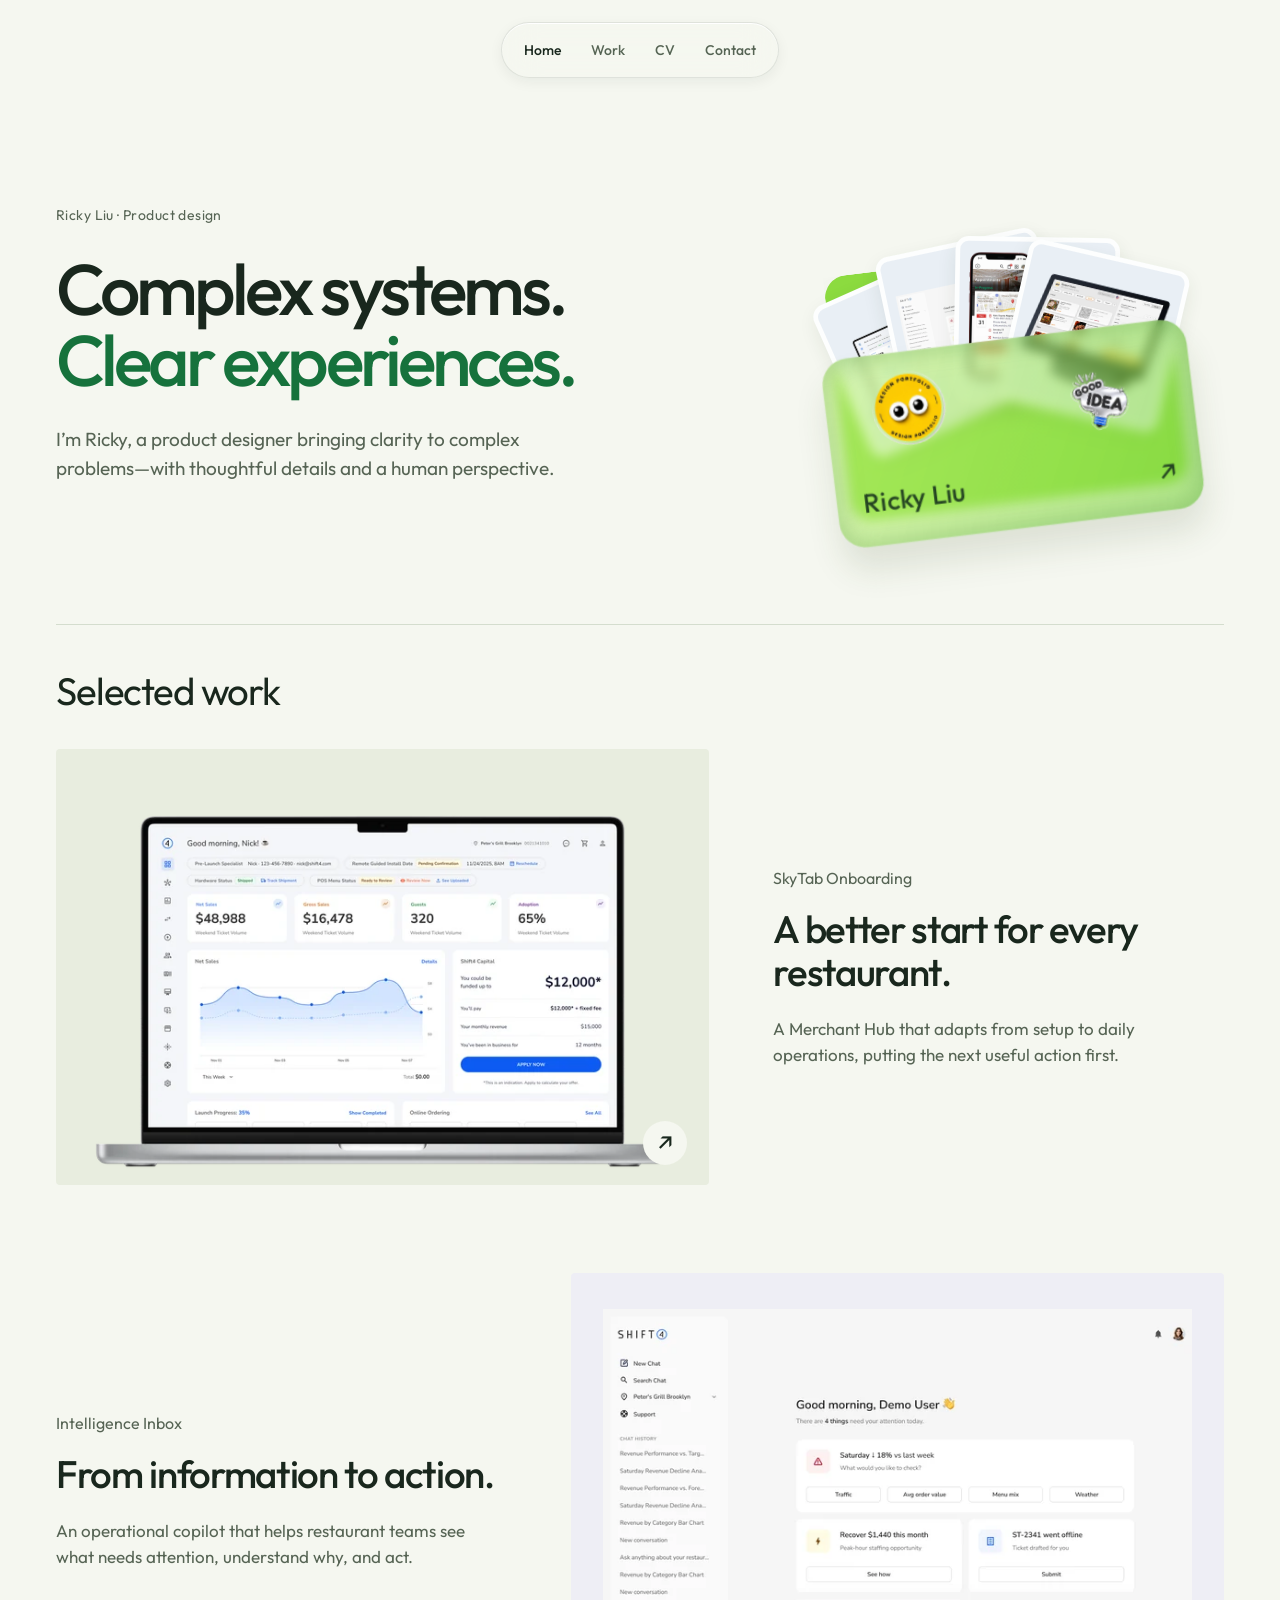
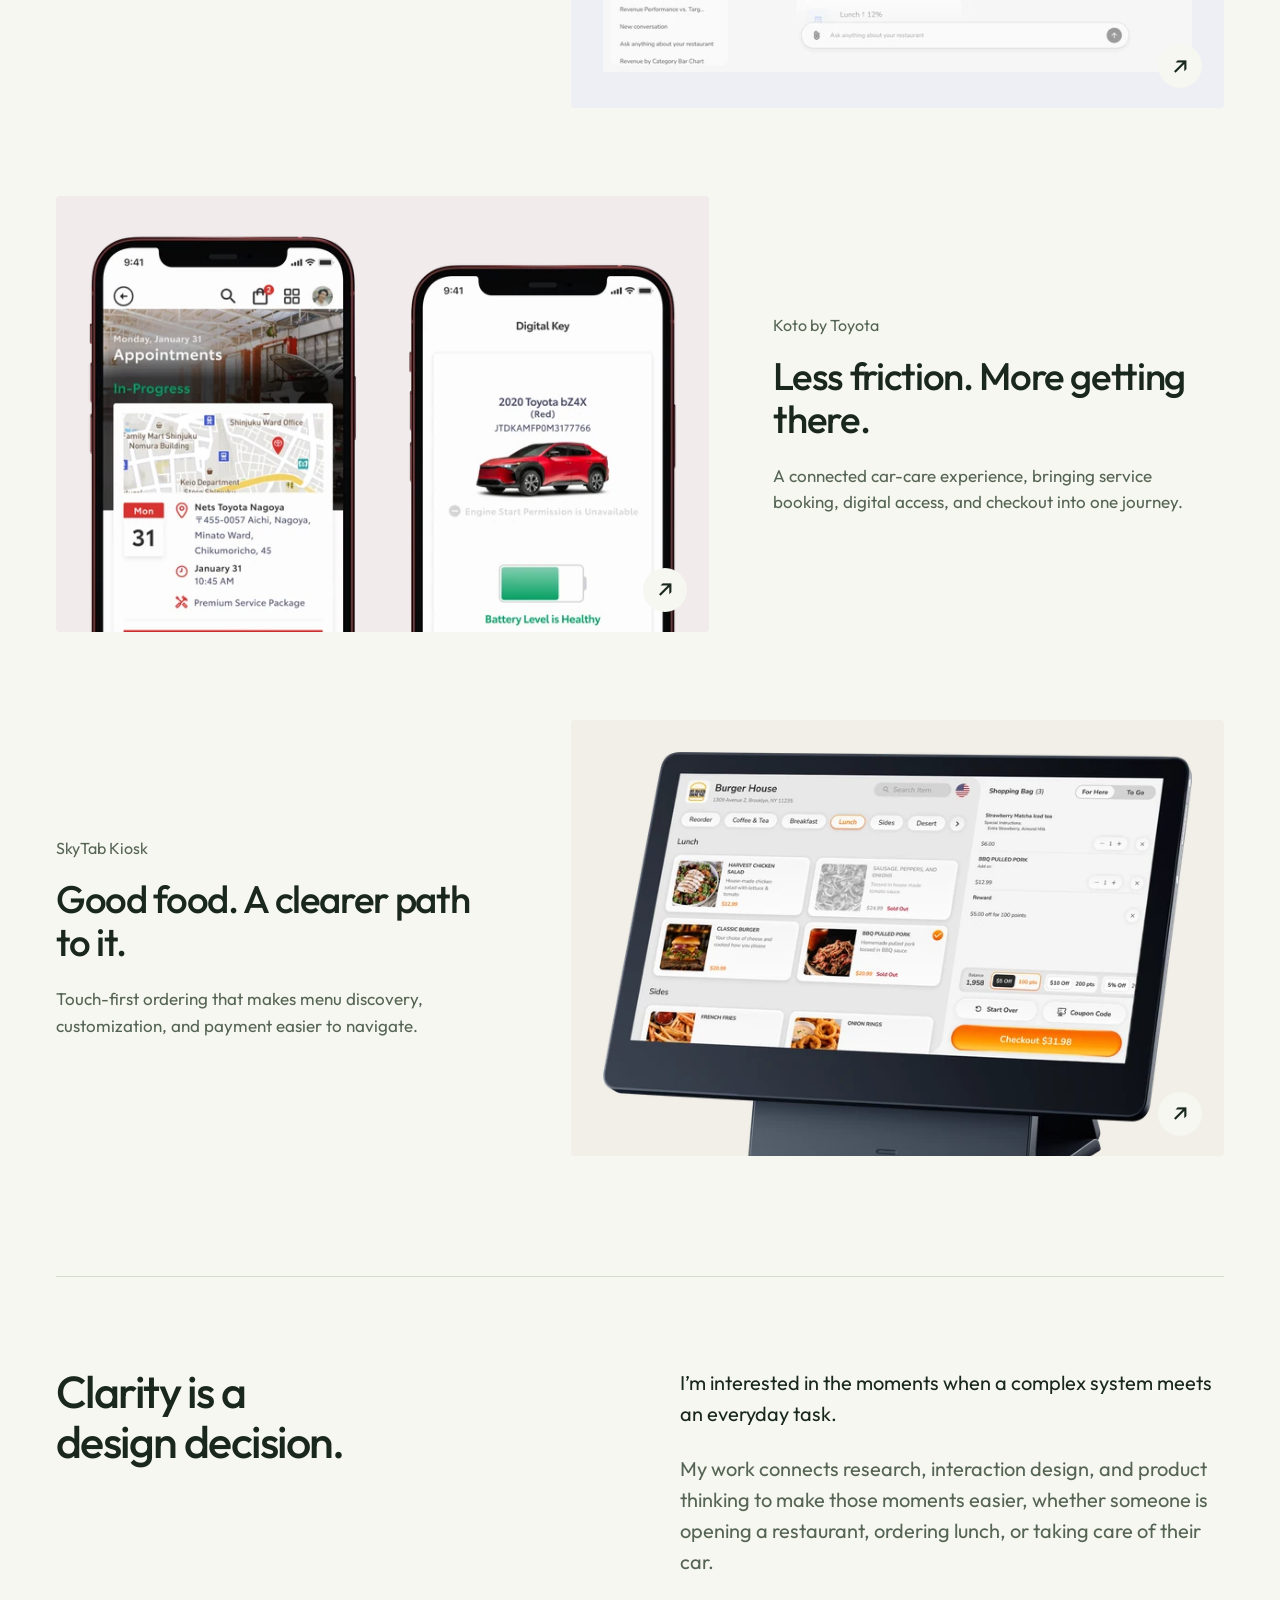
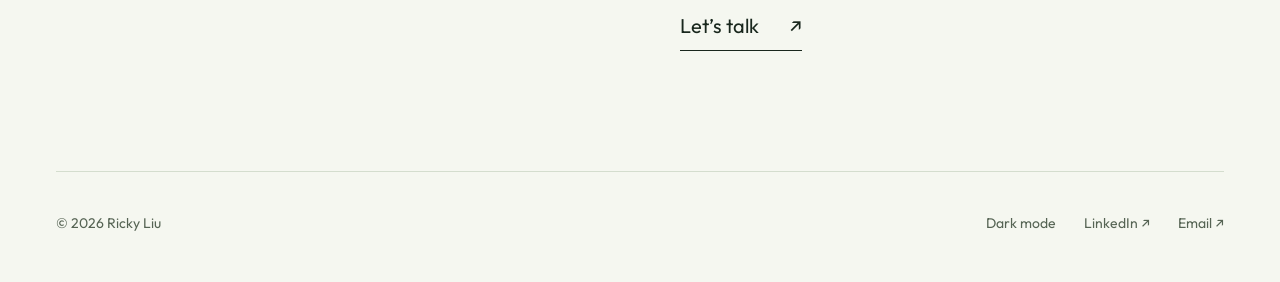
==== commit ec9dbc1f: "Use transparent E1 favicon with adaptive brand green" ====
--- a/index.html
+++ b/index.html
@@ -10,7 +10,7 @@
 <link rel="preload" href="assets/fonts/outfit-variable.ttf" as="font" type="font/ttf" crossorigin>
 <link rel="stylesheet" href="fonts.css"><link rel="stylesheet" href="navigation.css?v=7"><link rel="stylesheet" href="home.css?v=15">
 <script src="navigation.js?v=3" defer></script><script src="home.js?v=5" defer></script>
-<link rel="icon" href="favicon.svg" type="image/svg+xml">
+<link rel="icon" href="favicon.svg?v=e1-adaptive" type="image/svg+xml">
 </head>
 <body>
 <a class="skip-link" href="#main">Skip to content</a>
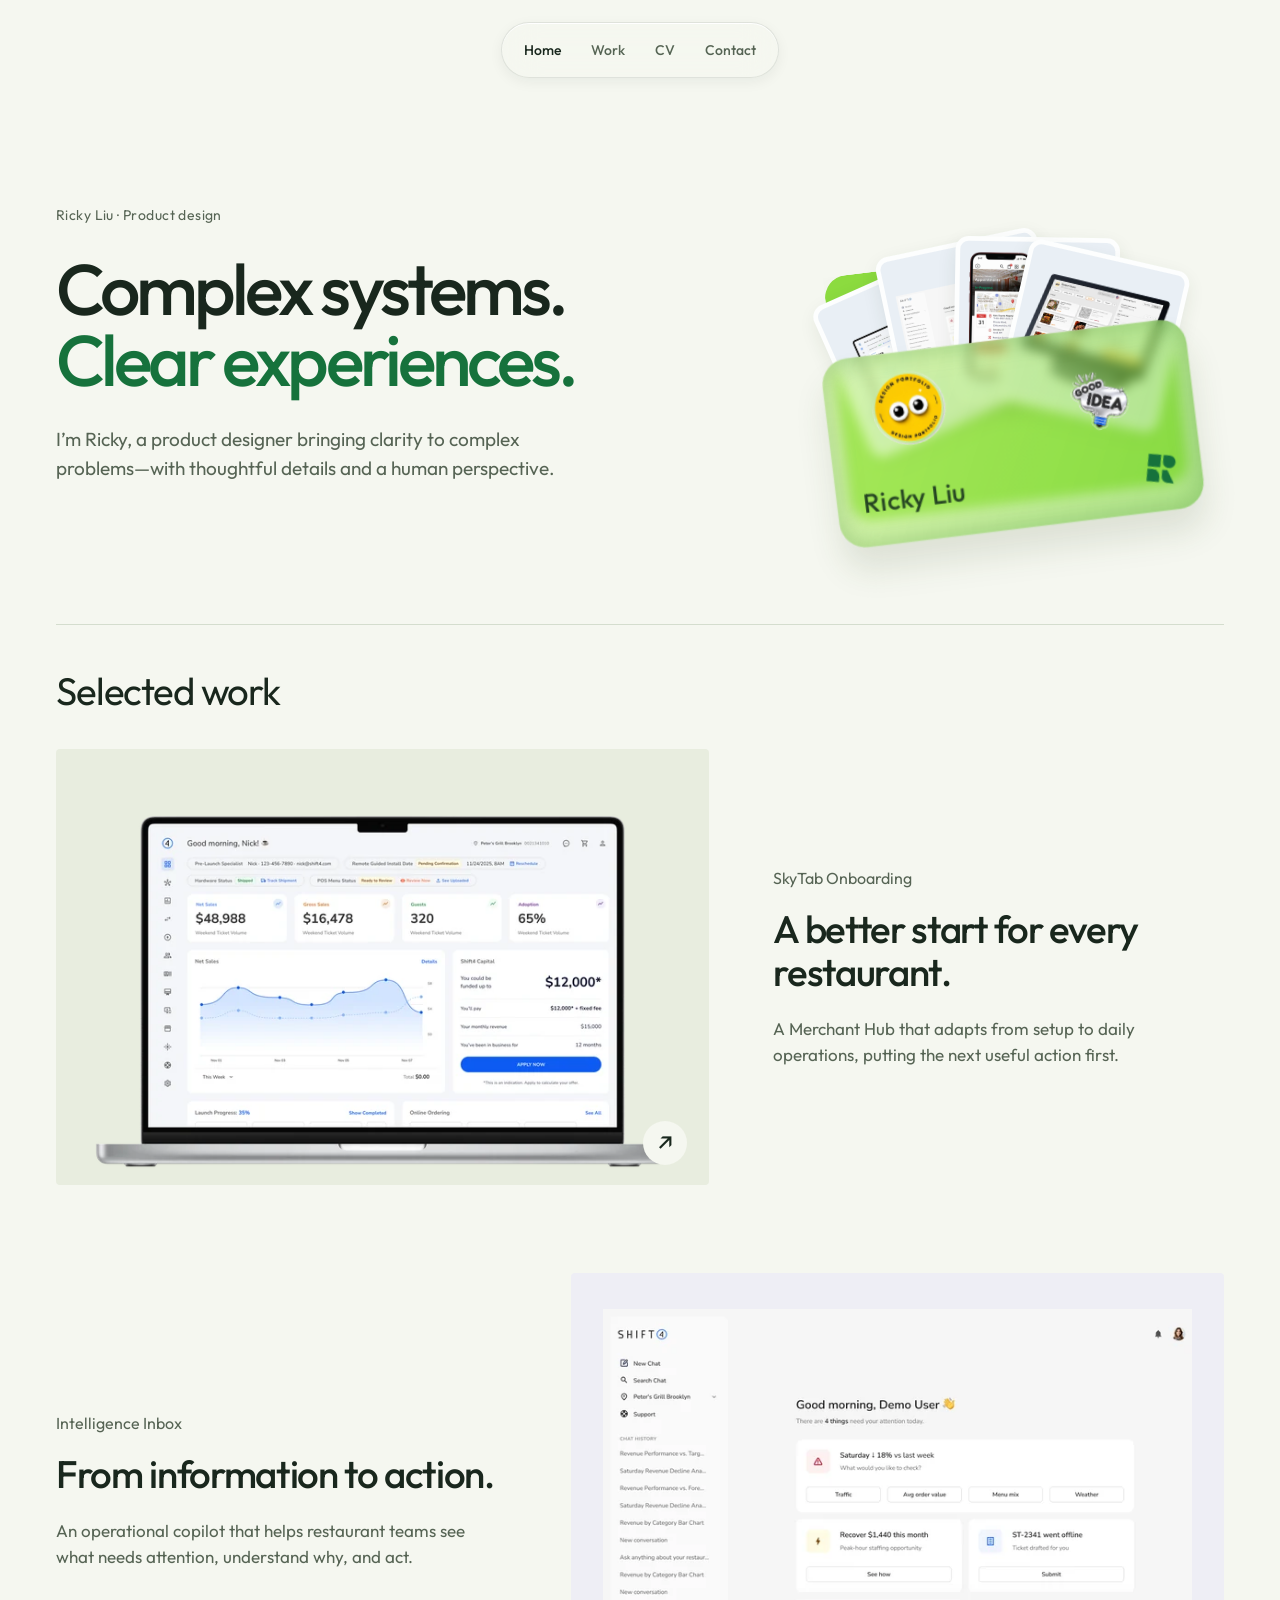
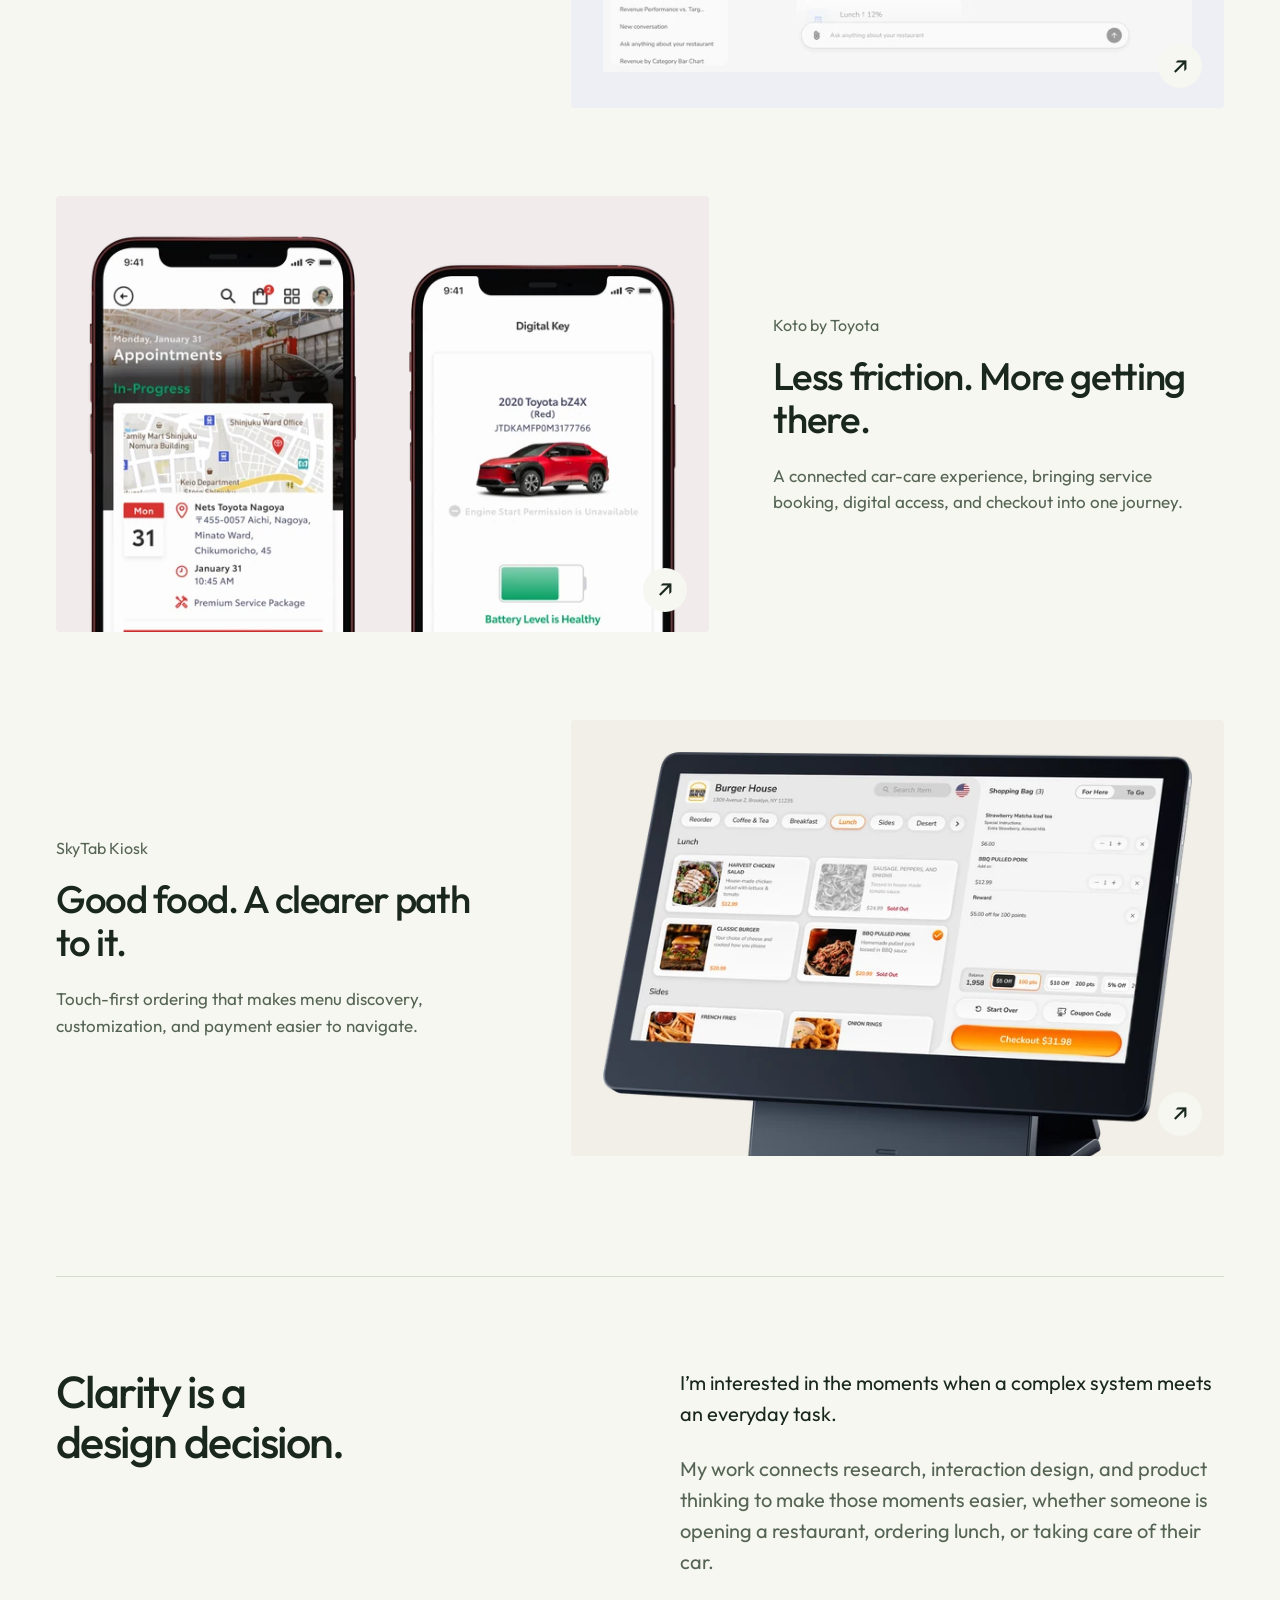
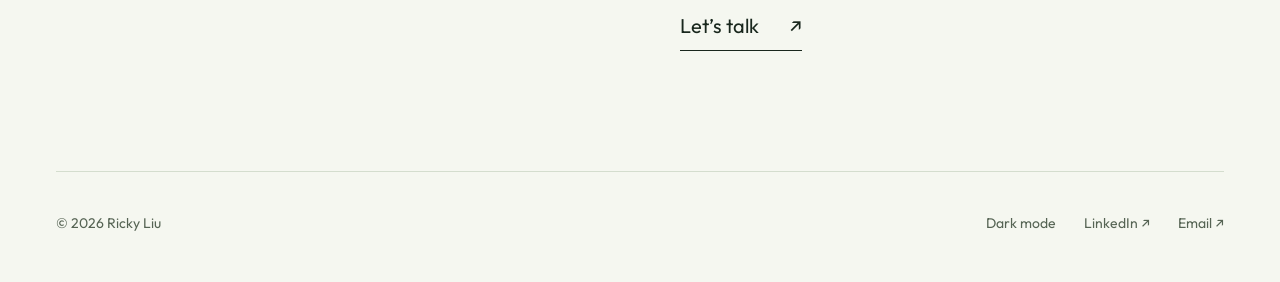
==== commit 94636cf8: "Replace folder arrow with tilted E1 logo" ====
--- a/index.html
+++ b/index.html
@@ -8,7 +8,7 @@
 <meta property="og:title" content="Ricky Liu | Product Designer"><meta property="og:description" content="Less friction. More forward. Product design for restaurants, operations, and everyday decisions."><meta property="og:type" content="website"><meta property="og:url" content="https://rickyliudesign.com/"><meta property="og:image" content="https://rickyliudesign.com/skytab-onboarding/Hero-1800.png">
 <meta name="theme-color" content="#f5f7f0"><meta name="color-scheme" content="light dark">
 <link rel="preload" href="assets/fonts/outfit-variable.ttf" as="font" type="font/ttf" crossorigin>
-<link rel="stylesheet" href="fonts.css"><link rel="stylesheet" href="navigation.css?v=7"><link rel="stylesheet" href="home.css?v=15">
+<link rel="stylesheet" href="fonts.css"><link rel="stylesheet" href="navigation.css?v=7"><link rel="stylesheet" href="home.css?v=16">
 <script src="navigation.js?v=3" defer></script><script src="home.js?v=5" defer></script>
 <link rel="icon" href="favicon.svg?v=e1-adaptive" type="image/svg+xml">
 </head>
@@ -39,7 +39,7 @@
  <p class="hero-description">I’m Ricky, a product designer bringing clarity to complex problems—with thoughtful details and a human perspective.</p>
  </div>
  <a class="folder-art" href="#work" aria-label="Explore Ricky Liu’s selected projects">
-  <span class="folder-object" aria-hidden="true"><span class="folder-back"></span><span class="folder-preview preview-0"><img src="assets/previews/onboarding-640.webp" alt="" width="240" height="180"></span><span class="folder-preview preview-1"><img src="assets/previews/inbox-640.webp" alt="" width="240" height="180"></span><span class="folder-preview preview-2"><img src="assets/previews/koto-640.webp" alt="" width="240" height="180"></span><span class="folder-preview preview-3"><img src="assets/previews/kiosk-640.webp" alt="" width="240" height="180"></span><span class="folder-front"><span class="eyes"><img src="assets/previews/portfolio-eye-sticker-Xyf3zcJj.webp" alt="" width="100" height="100"><span class="googly-eye left"><span class="pupil"></span></span><span class="googly-eye right"><span class="pupil"></span></span></span><img class="idea" src="assets/previews/good-idea-sticker-D9H0dvzv.webp" alt="" width="72" height="72"><strong>Ricky Liu</strong><span class="folder-arrow">↗</span></span></span>
+  <span class="folder-object" aria-hidden="true"><span class="folder-back"></span><span class="folder-preview preview-0"><img src="assets/previews/onboarding-640.webp" alt="" width="240" height="180"></span><span class="folder-preview preview-1"><img src="assets/previews/inbox-640.webp" alt="" width="240" height="180"></span><span class="folder-preview preview-2"><img src="assets/previews/koto-640.webp" alt="" width="240" height="180"></span><span class="folder-preview preview-3"><img src="assets/previews/kiosk-640.webp" alt="" width="240" height="180"></span><span class="folder-front"><span class="eyes"><img src="assets/previews/portfolio-eye-sticker-Xyf3zcJj.webp" alt="" width="100" height="100"><span class="googly-eye left"><span class="pupil"></span></span><span class="googly-eye right"><span class="pupil"></span></span></span><img class="idea" src="assets/previews/good-idea-sticker-D9H0dvzv.webp" alt="" width="72" height="72"><strong>Ricky Liu</strong><svg class="folder-logo" viewBox="4 4 56 56" aria-hidden="true" focusable="false" fill="currentColor"><path d="M8 8h22v22H8z"/><path d="M34 8h11a11 11 0 0 1 0 22h-1a10 10 0 0 1-10-10z"/><path d="M8 34h9a13 13 0 0 1 13 13v9H8z"/><path d="M34 34h9l13 22H44a10 10 0 0 1-10-10z"/></svg></span></span>
  </a>
 </section>
 <section class="selected-work shell" id="work" aria-labelledby="work-title"><div class="work-heading"><h2 id="work-title">Selected work</h2></div><div class="work-grid"><article class="work-project project-onboarding">
--- a/home.css
+++ b/home.css
@@ -2,7 +2,7 @@
 :root{--paper:#f5f7f0;--ink:#19271d;--muted:#566454;--line:#d4ddce;--accent:#16723c;--panel:#e8eddf;--cyan:#8cdb3f;color-scheme:light dark;font-family:Outfit,system-ui,sans-serif;color:var(--ink);background:var(--paper);font-synthesis:none;-webkit-font-smoothing:antialiased}
 *{box-sizing:border-box}html{scroll-behavior:smooth;scroll-padding-top:104px}body{margin:0}a{color:inherit;text-decoration:none}img{display:block;max-width:100%}button{font:inherit}::selection{background:#d4e9b5;color:#19271d}a:focus-visible{outline:3px solid var(--accent);outline-offset:7px}main:focus{outline:none}.shell{width:min(1280px,calc(100% - 112px));margin-inline:auto}.skip-link{position:fixed;top:12px;left:12px;z-index:10002;padding:14px 20px;color:var(--paper);background:var(--ink);transform:translateY(-150%)}.skip-link:focus{transform:none}
 .home-hero{display:grid;grid-template-columns:minmax(0,1.2fr) minmax(0,1fr);align-items:center;gap:24px;min-height:min(830px,100dvh);padding-top:128px;padding-bottom:96px}.hero-copy{position:relative;z-index:1}.intro-name{font-size:17px;margin:0 0 28px;color:var(--muted)}h1{font-size:clamp(40px,4.6vw,66px);line-height:1.08;letter-spacing:-.047em;font-weight:500;margin:0}h1 span{color:var(--accent)}.hero-description{font-size:19px;line-height:1.55;max-width:410px;margin:25px 0 30px;color:var(--muted)}.work-cta{display:inline-flex;align-items:center;gap:36px;min-height:50px;border-bottom:1px solid var(--ink);font-size:17px;font-weight:500}.work-cta span,.text-link span{transition:transform .25s}.work-cta:hover span,.text-link:hover span{transform:translate(3px,-3px)}
-.folder-art{display:grid;place-items:center;min-width:0;aspect-ratio:1;perspective:1200px;border-radius:28px}.folder-object{display:block;position:relative;width:390px;height:360px;transform:rotate(-7deg);transition:transform .6s cubic-bezier(.2,.8,.2,1)}.folder-art:hover .folder-object,.folder-art:focus-visible .folder-object{transform:rotate(-2deg) translateY(-8px)}.folder-back{position:absolute;inset:70px 14px 28px;background:#8cdb3f;border-radius:24px;clip-path:polygon(0 0,35% 0,46% 20%,100% 20%,100% 100%,0 100%);box-shadow:0 28px 45px #4b6e3220}.folder-front{position:absolute;z-index:6;inset:158px 0 0;border-radius:28px;background:linear-gradient(115deg,#c2f77385,#83da4399);box-shadow:inset 0 0 26px 5px #367d3445,0 25px 35px #344e2220;backdrop-filter:blur(6px);-webkit-backdrop-filter:blur(6px);color:#254522}.folder-front strong{position:absolute;bottom:29px;left:28px;font-size:28px;font-weight:500}.folder-arrow{position:absolute;right:26px;bottom:23px;font-size:30px}.eyes{position:absolute;top:18px;left:46px;width:84px;height:84px;border-radius:50%;transform:rotate(-12deg)}.idea{position:absolute;top:44px;right:67px;width:66px;height:66px;object-fit:contain;transform:rotate(17deg)}.folder-preview{position:absolute;top:61px;left:105px;width:175px;height:175px;padding:10px;border:5px solid #fdfefe;border-radius:14px;background:#e9eff5;box-shadow:0 8px 20px #283e2318;transform-origin:50% 100%;transition:transform .65s cubic-bezier(.2,.8,.2,1)}.folder-preview img{height:100%;width:100%;object-fit:contain}.preview-0{z-index:2;transform:translate(-62px,8px) rotate(-17deg)}.preview-1{z-index:3;transform:translate(-20px,-12px) rotate(-5deg)}.preview-2{z-index:4;transform:translate(30px,-8px) rotate(8deg)}.preview-3{z-index:5;transform:translate(70px,12px) rotate(20deg)}.folder-art:is(:hover,:focus-visible) .preview-0{transform:translate(-83px,-14px) rotate(-22deg)}.folder-art:is(:hover,:focus-visible) .preview-1{transform:translate(-26px,-44px) rotate(-7deg)}.folder-art:is(:hover,:focus-visible) .preview-2{transform:translate(33px,-39px) rotate(9deg)}.folder-art:is(:hover,:focus-visible) .preview-3{transform:translate(84px,-6px) rotate(24deg)}
+.folder-art{display:grid;place-items:center;min-width:0;aspect-ratio:1;perspective:1200px;border-radius:28px}.folder-object{display:block;position:relative;width:390px;height:360px;transform:rotate(-7deg);transition:transform .6s cubic-bezier(.2,.8,.2,1)}.folder-art:hover .folder-object,.folder-art:focus-visible .folder-object{transform:rotate(-2deg) translateY(-8px)}.folder-back{position:absolute;inset:70px 14px 28px;background:#8cdb3f;border-radius:24px;clip-path:polygon(0 0,35% 0,46% 20%,100% 20%,100% 100%,0 100%);box-shadow:0 28px 45px #4b6e3220}.folder-front{position:absolute;z-index:6;inset:158px 0 0;border-radius:28px;background:linear-gradient(115deg,#c2f77385,#83da4399);box-shadow:inset 0 0 26px 5px #367d3445,0 25px 35px #344e2220;backdrop-filter:blur(6px);-webkit-backdrop-filter:blur(6px);color:#254522}.folder-front strong{position:absolute;bottom:29px;left:28px;font-size:28px;font-weight:500}.folder-logo{position:absolute;right:26px;bottom:28px;width:34px;height:34px;display:block;color:#16723c;transform:rotate(12deg);transform-origin:center}.eyes{position:absolute;top:18px;left:46px;width:84px;height:84px;border-radius:50%;transform:rotate(-12deg)}.idea{position:absolute;top:44px;right:67px;width:66px;height:66px;object-fit:contain;transform:rotate(17deg)}.folder-preview{position:absolute;top:61px;left:105px;width:175px;height:175px;padding:10px;border:5px solid #fdfefe;border-radius:14px;background:#e9eff5;box-shadow:0 8px 20px #283e2318;transform-origin:50% 100%;transition:transform .65s cubic-bezier(.2,.8,.2,1)}.folder-preview img{height:100%;width:100%;object-fit:contain}.preview-0{z-index:2;transform:translate(-62px,8px) rotate(-17deg)}.preview-1{z-index:3;transform:translate(-20px,-12px) rotate(-5deg)}.preview-2{z-index:4;transform:translate(30px,-8px) rotate(8deg)}.preview-3{z-index:5;transform:translate(70px,12px) rotate(20deg)}.folder-art:is(:hover,:focus-visible) .preview-0{transform:translate(-83px,-14px) rotate(-22deg)}.folder-art:is(:hover,:focus-visible) .preview-1{transform:translate(-26px,-44px) rotate(-7deg)}.folder-art:is(:hover,:focus-visible) .preview-2{transform:translate(33px,-39px) rotate(9deg)}.folder-art:is(:hover,:focus-visible) .preview-3{transform:translate(84px,-6px) rotate(24deg)}
 .selected-work{padding-top:32px;padding-bottom:120px}.work-heading{margin-bottom:52px}h2{font-size:clamp(32px,3.5vw,48px);font-weight:500;line-height:1.13;letter-spacing:-.035em;margin:0}.work-heading p{color:var(--muted);font-size:18px;margin:16px 0 0}.work-grid{display:grid;grid-template-columns:1.15fr 1fr;column-gap:64px;row-gap:100px;align-items:start}.work-project:nth-child(even){margin-top:136px}.project-image{position:relative;display:grid;place-items:center;aspect-ratio:1.15;overflow:hidden;border-radius:16px;background:var(--panel)}.project-image img{width:100%;height:100%;object-fit:contain;padding:30px;transition:transform .7s cubic-bezier(.2,.8,.2,1)}.project-inbox .project-image{aspect-ratio:1.04;background:#eeeef5}.project-koto .project-image{aspect-ratio:1;background:#f1ebeb}.project-kiosk .project-image{background:#f1efe8}.project-open{position:absolute;bottom:20px;right:22px;font-size:25px;line-height:1;background:var(--paper);color:var(--ink);border-radius:50%;display:grid;place-items:center;width:44px;height:44px;transition:transform .3s}.project-link:hover img{transform:scale(1.04)}.project-link:hover .project-open{transform:rotate(45deg)}.project-link{display:block;border-radius:16px}.project-meta{display:flex;justify-content:space-between;gap:16px;margin:24px 0 12px;font-size:14px;line-height:1.4;color:var(--muted)}.project-meta span:first-child{color:var(--ink);font-weight:500}.work-project h3{font-size:clamp(25px,2.4vw,34px);letter-spacing:-.035em;line-height:1.13;font-weight:500;margin:0}.work-project>p{font-size:17px;line-height:1.55;color:var(--muted);max-width:43ch;margin:18px 0}.work-project .project-proof{font-size:14px;color:var(--accent);margin-top:24px;padding-left:14px;border-left:2px solid var(--accent)}
 .about-section{display:grid;grid-template-columns:1fr 1fr;gap:80px;padding-block:90px 120px;border-top:1px solid var(--line)}.about-section p{font-size:20px;line-height:1.55;margin:0 0 24px;color:var(--muted)}.about-section p:first-child{color:var(--ink)}.text-link{display:inline-flex;gap:30px;padding-block:12px;border-bottom:1px solid var(--ink);font-size:20px}.home-footer{border-top:1px solid var(--line);padding-block:28px 36px;display:flex;justify-content:space-between;gap:24px;color:var(--muted);font-size:14px}.home-footer div{display:flex;gap:28px}.home-footer a{display:inline-flex;align-items:center;min-height:44px}.home-footer>span{padding-block:14px}
 @media(min-width:768px) and (prefers-reduced-motion:no-preference){.hero-copy{animation:arrive .75s both}.folder-object{animation:folder-arrive .9s}.reveal-ready{opacity:0;transform:translateY(24px);transition:opacity .6s,transform .6s cubic-bezier(.2,.8,.2,1)}.reveal-ready.is-visible{opacity:1;transform:none}}@keyframes arrive{from{opacity:0;transform:translateY(16px)}to{opacity:1;transform:none}}@keyframes folder-arrive{from{opacity:0;transform:translateY(24px) rotate(-12deg)}to{opacity:1;transform:rotate(-7deg)}}
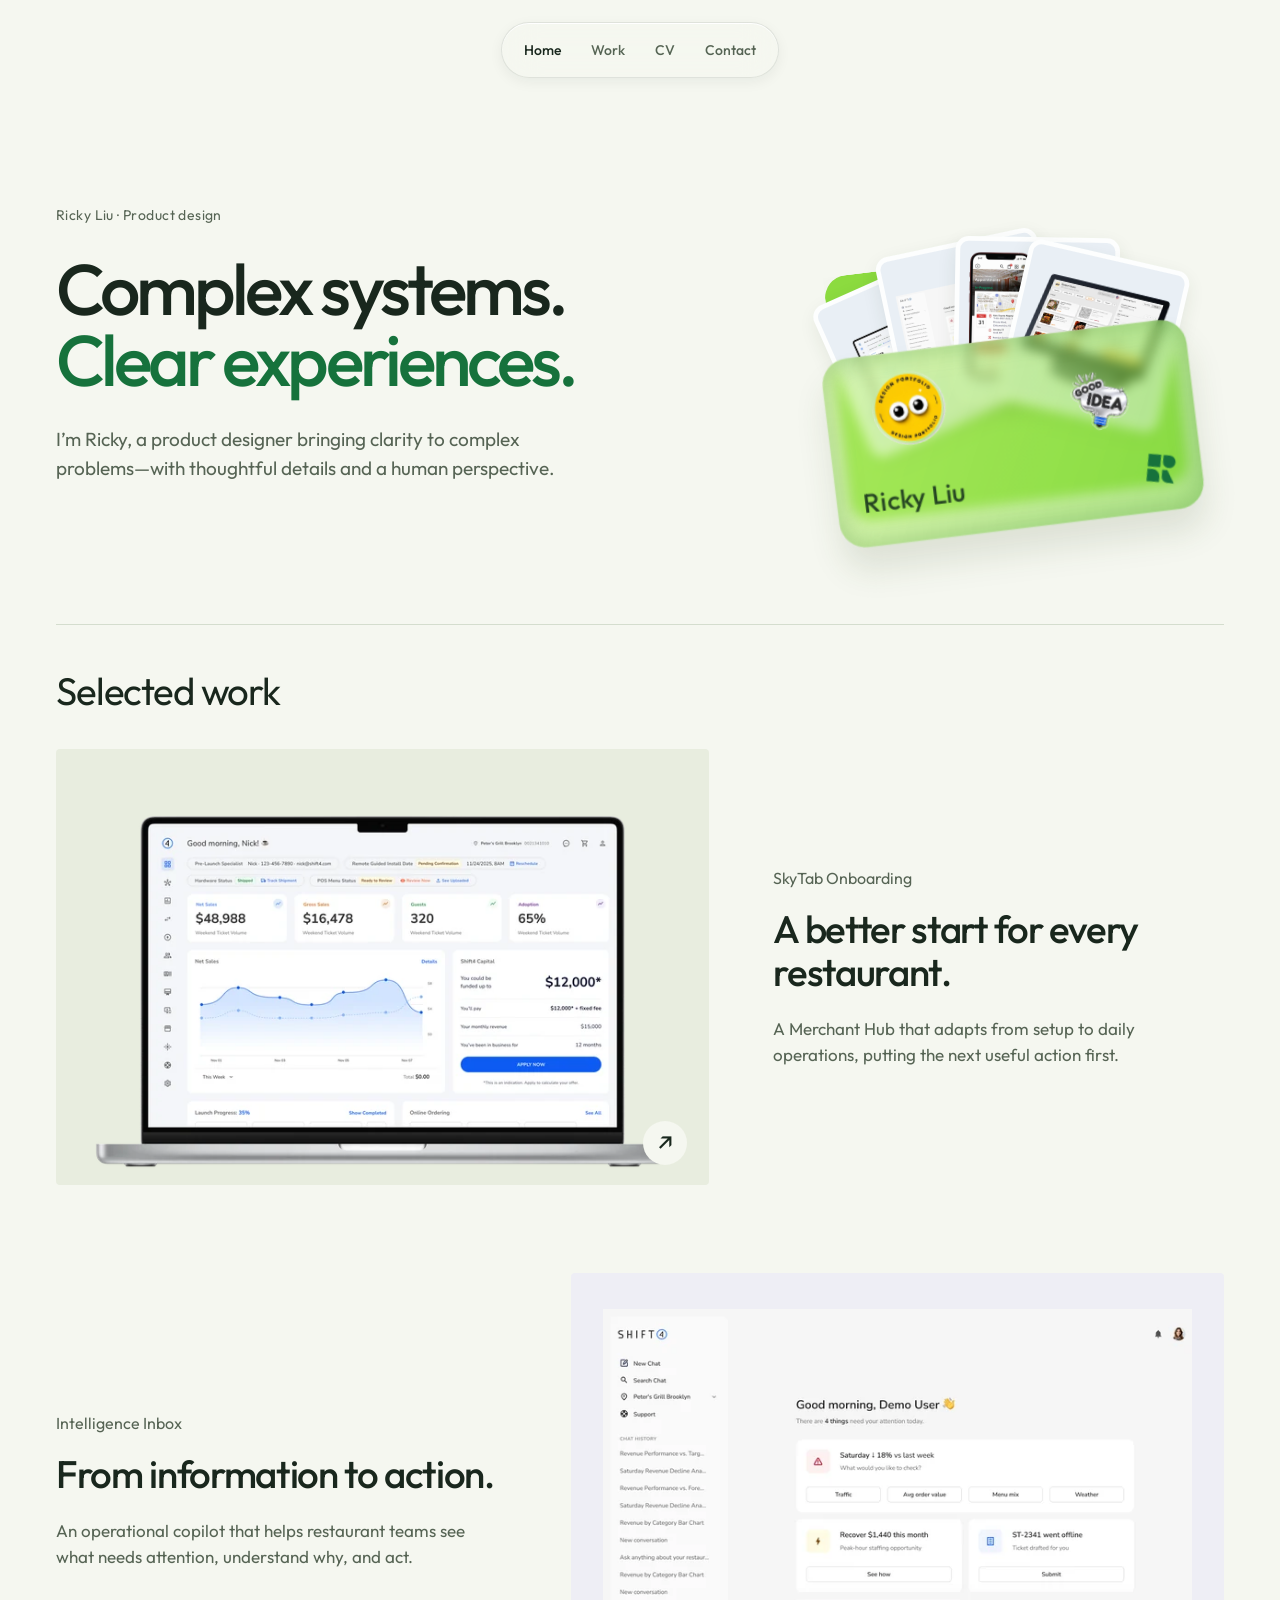
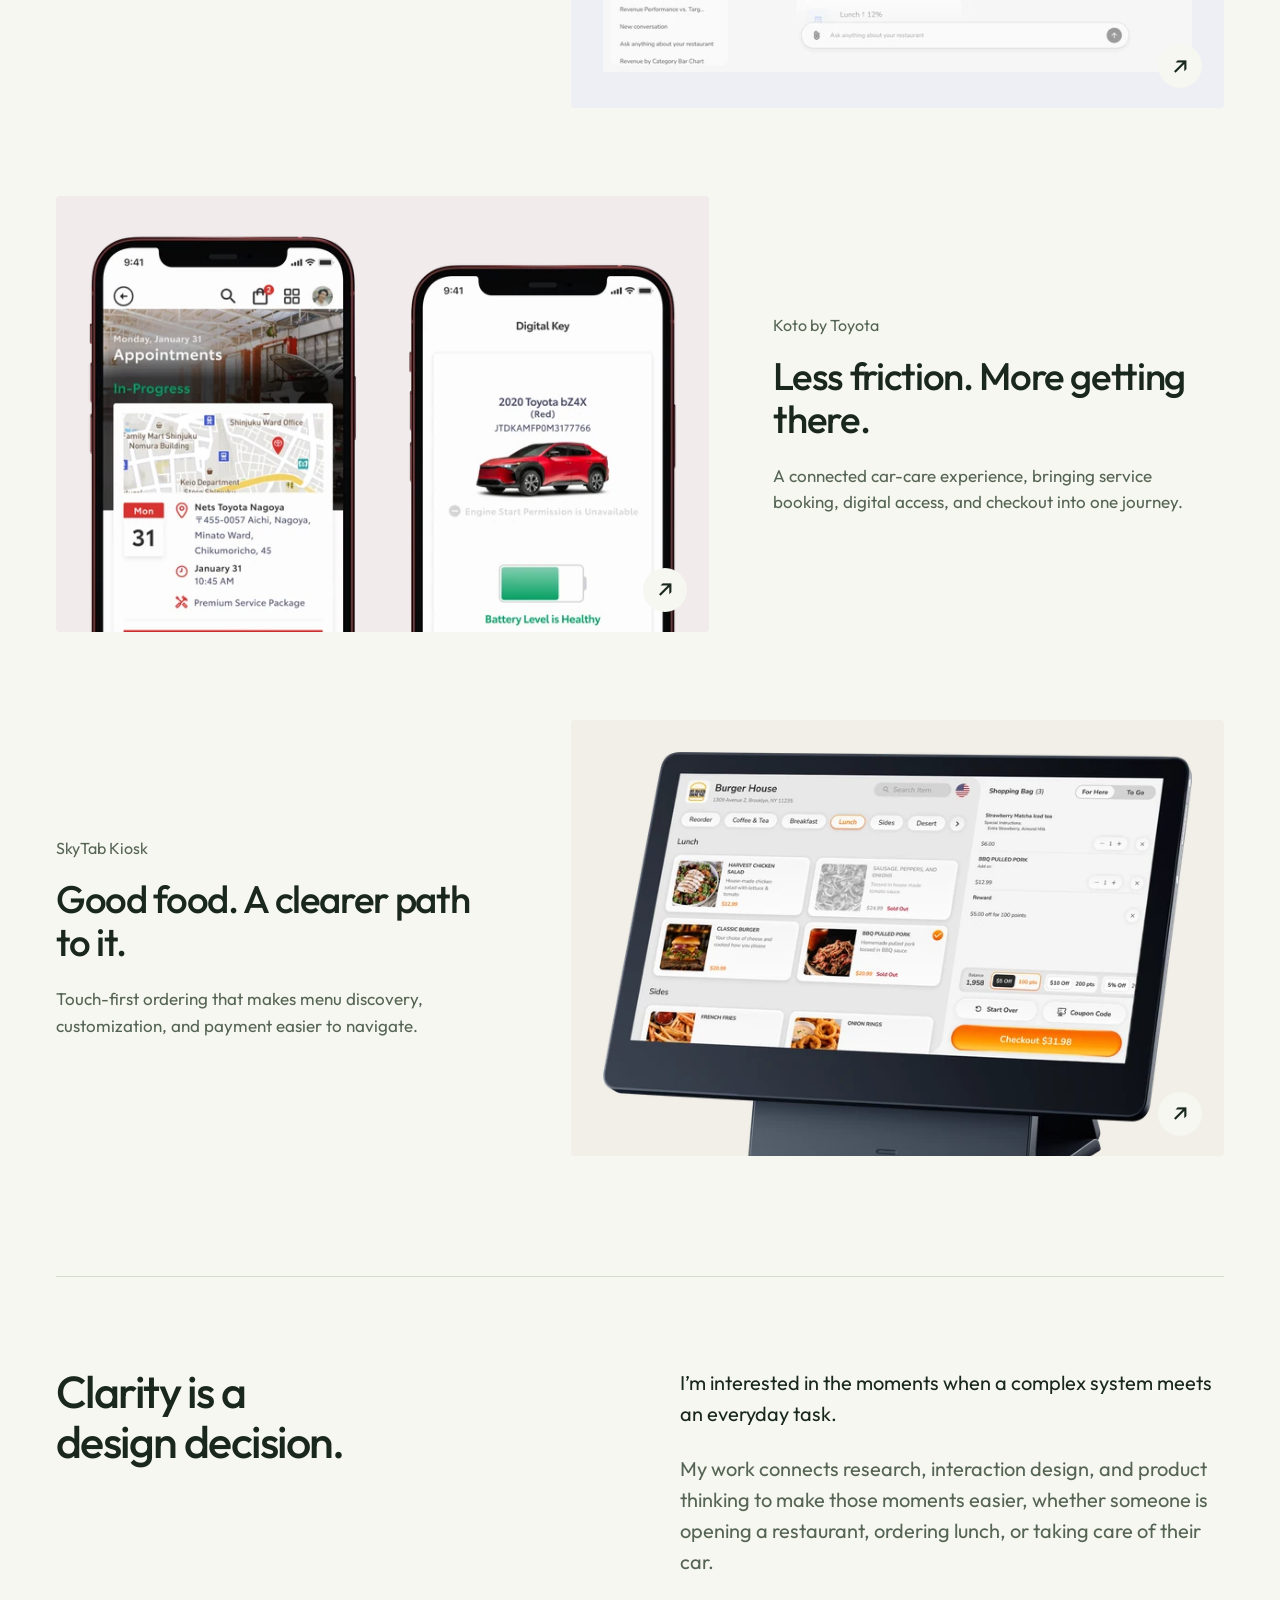
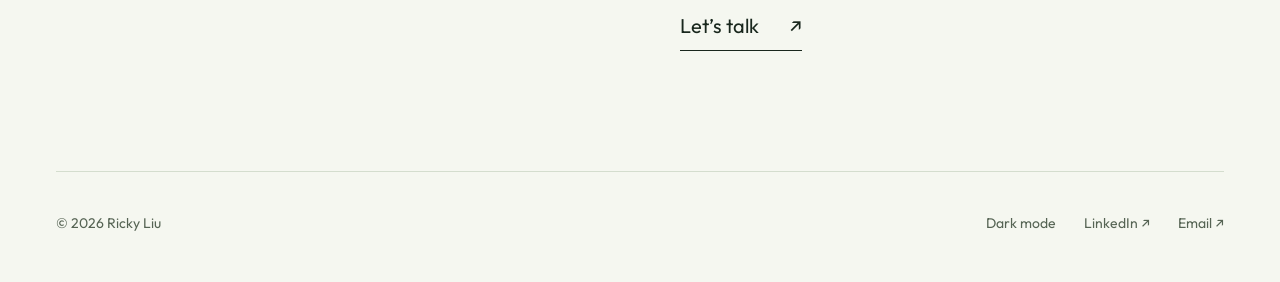
==== commit de1afde1: "Unify password access in frosted glass modal" ====
--- a/index.html
+++ b/index.html
@@ -11,6 +11,8 @@
 <link rel="stylesheet" href="fonts.css"><link rel="stylesheet" href="navigation.css?v=7"><link rel="stylesheet" href="home.css?v=16">
 <script src="navigation.js?v=3" defer></script><script src="home.js?v=5" defer></script>
 <link rel="icon" href="favicon.svg?v=e1-adaptive" type="image/svg+xml">
+<link rel="stylesheet" href="password-modal.css?v=1">
+<script src="project-password-modal.js?v=2" defer></script>
 </head>
 <body>
 <a class="skip-link" href="#main">Skip to content</a>
--- a/password-modal.css
+++ b/password-modal.css
@@ -0,0 +1,54 @@
+/* Same frosted surface, Outfit type, and soft highlights as the shared nav. */
+.password-dialog {
+  --dialog-paper: #f5f7f0;
+  --dialog-ink: #19271d;
+  --dialog-muted: #566454;
+  --dialog-accent: #16723c;
+  --dialog-button-ink: #fff;
+  box-sizing: border-box;
+  width: min(460px, calc(100vw - 32px));
+  max-height: calc(100dvh - 32px);
+  margin: auto;
+  padding: 42px 36px 30px;
+  overflow: auto;
+  border: 1px solid color-mix(in srgb, var(--dialog-ink) 10%, transparent);
+  border-radius: 28px;
+  background: var(--dialog-paper);
+  color: var(--dialog-ink);
+  box-shadow: 0 24px 80px #18251c24, inset 0 1px #ffffffbd;
+  font: 400 16px/1.5 'Outfit', ui-sans-serif, system-ui, sans-serif;
+  text-align: left;
+  visibility: visible;
+}
+@supports (backdrop-filter: blur(18px)) or (-webkit-backdrop-filter: blur(18px)) {
+  .password-dialog {
+    background: color-mix(in srgb, var(--dialog-paper) 76%, transparent);
+    backdrop-filter: blur(18px) saturate(1.15);
+    -webkit-backdrop-filter: blur(18px) saturate(1.15);
+  }
+}
+.password-dialog::backdrop { background: #14241b38; backdrop-filter: blur(5px); -webkit-backdrop-filter: blur(5px); }
+.password-dialog[open] { animation: password-appear .2s ease-out; }
+.password-dialog .password-close { position: absolute; top: 12px; right: 12px; width: 44px; height: 44px; padding: 0; border: 0; border-radius: 50%; background: transparent; color: var(--dialog-muted); font: 300 28px/1 'Outfit', sans-serif; cursor: pointer; }
+.password-dialog .password-close:hover { background: color-mix(in srgb, var(--dialog-ink) 7%, transparent); }
+.password-dialog .password-eyebrow { margin: 0 26px 16px 0; color: var(--dialog-accent); font-size: 10px; font-weight: 500; letter-spacing: .1em; }
+.password-dialog h2 { margin: 0 0 12px; color: var(--dialog-ink); font: 500 36px/1.1 'Outfit', sans-serif; letter-spacing: -.035em; }
+.password-dialog #password-description { margin: 0 0 28px; color: var(--dialog-muted); font-size: 16px; line-height: 1.5; }
+.password-dialog label { display: block; margin-bottom: 8px; font-size: 14px; font-weight: 500; }
+.password-dialog input { box-sizing: border-box; width: 100%; min-height: 52px; padding: 13px 16px; border: 1px solid color-mix(in srgb, var(--dialog-ink) 20%, transparent); border-radius: 14px; color: var(--dialog-ink); background: color-mix(in srgb, var(--dialog-paper) 65%, transparent); font: inherit; }
+.password-dialog input::placeholder { color: var(--dialog-muted); opacity: .8; }
+.password-dialog :is(input, button, a):focus-visible { outline: 2px solid var(--dialog-accent); outline-offset: 3px; }
+.password-dialog .password-error { min-height: 20px; margin: 8px 0 14px; color: #a52b25; font-size: 13px; line-height: 20px; }
+.password-dialog .password-submit { display: flex; align-items: center; justify-content: space-between; width: 100%; min-height: 50px; padding: 13px 20px; border: 0; border-radius: 999px; background: var(--dialog-accent); color: var(--dialog-button-ink); font: 500 16px/1.4 'Outfit', sans-serif; cursor: pointer; }
+.password-dialog .password-submit:hover { filter: brightness(.94); }
+.password-dialog .password-request { margin: 22px 0 0; color: var(--dialog-muted); font-size: 14px; text-align: center; }
+.password-dialog .password-request a { display: inline-block; padding: 8px 2px; color: var(--dialog-ink); text-decoration: underline; text-underline-offset: 4px; }
+:root[data-appearance="dark"] .password-dialog { --dialog-paper: #1e2b1c; --dialog-ink: #f0f4e9; --dialog-muted: #b4c2ab; --dialog-accent: #b9f56f; --dialog-button-ink: #19271d; box-shadow: 0 24px 80px #0005, inset 0 1px #ffffff24; }
+:root[data-appearance="dark"] .password-error { color: #ffb4aa; }
+@media (max-width: 480px) { .password-dialog { padding: 40px 24px 24px; border-radius: 24px; } .password-dialog h2 { font-size: 32px; } }
+@keyframes password-appear { from { opacity: 0; transform: translateY(8px); } to { opacity: 1; transform: translateY(0); } }
+@media (prefers-reduced-motion: reduce) { .password-dialog[open] { animation: none; } }
+@media (prefers-reduced-transparency: reduce) {
+  .password-dialog { background: var(--dialog-paper); backdrop-filter: none; -webkit-backdrop-filter: none; }
+  .password-dialog::backdrop { background: #14241b80; backdrop-filter: none; -webkit-backdrop-filter: none; }
+}
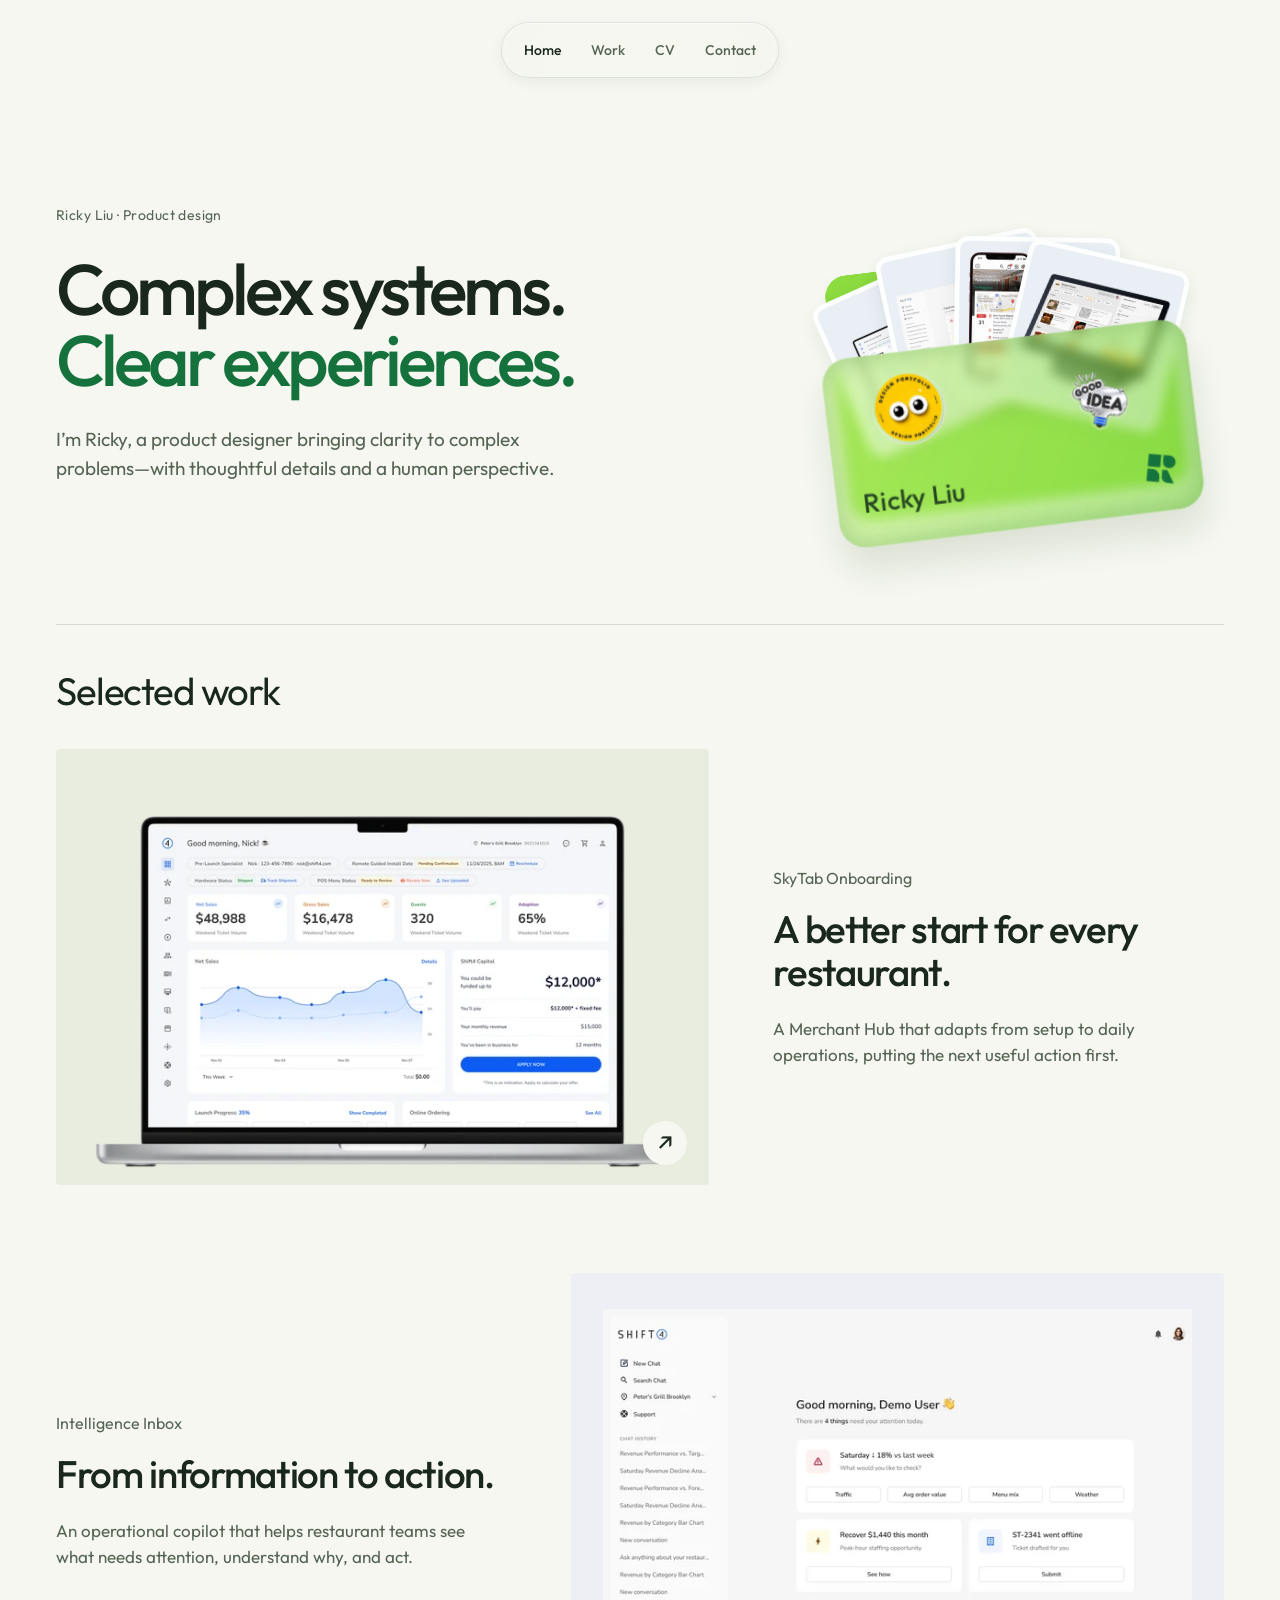
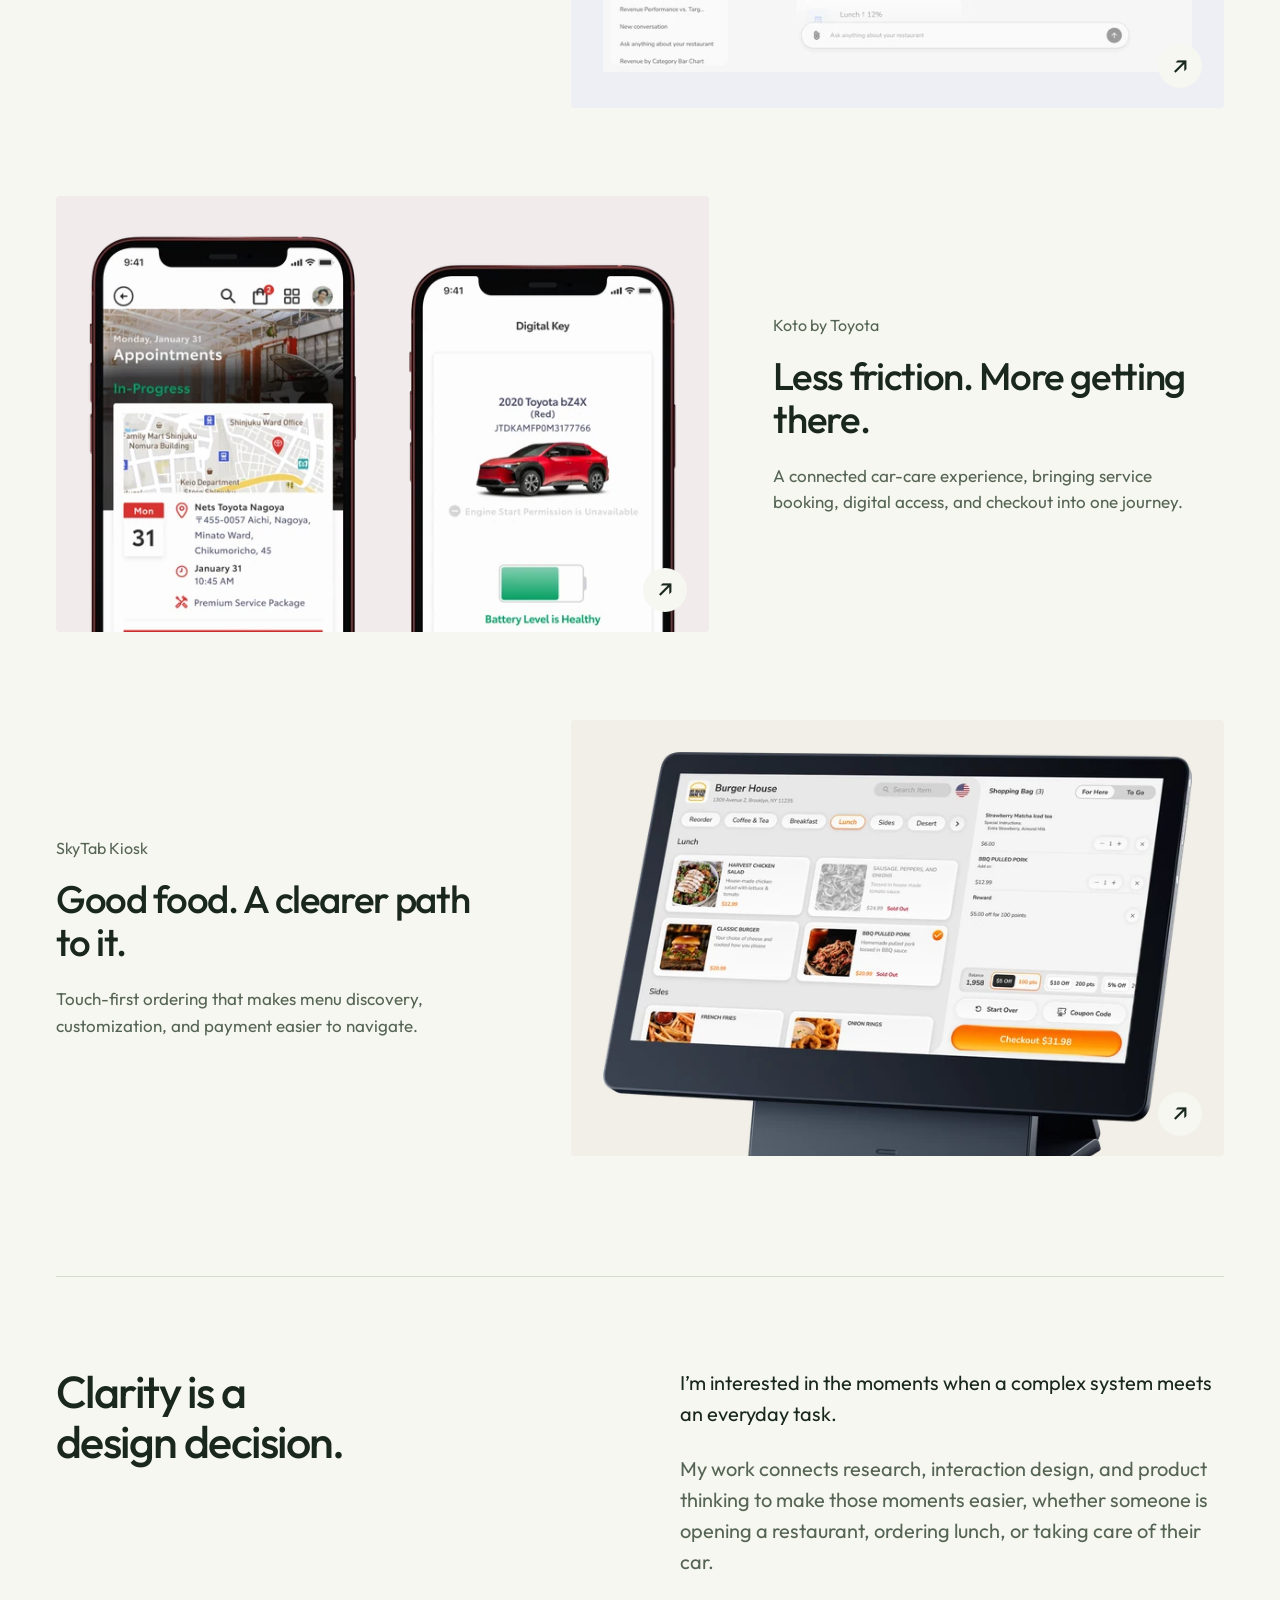
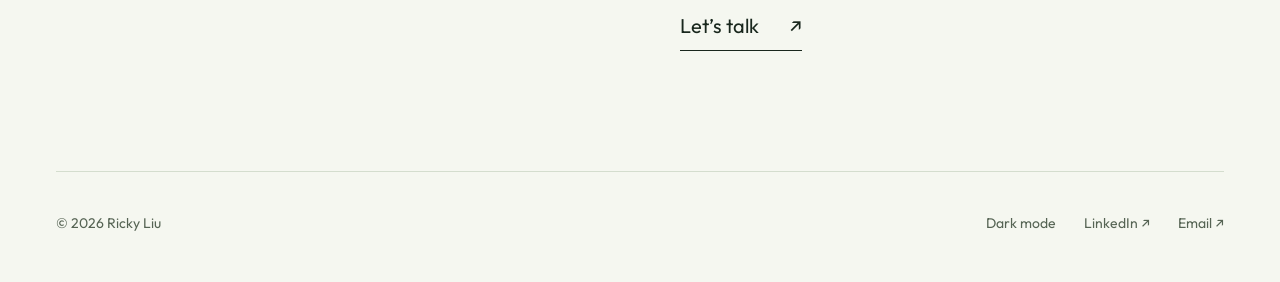
==== commit 656d078e: "Match dropdown glass transparency and fix backdrop blur" ====
--- a/index.html
+++ b/index.html
@@ -8,7 +8,7 @@
 <meta property="og:title" content="Ricky Liu | Product Designer"><meta property="og:description" content="Less friction. More forward. Product design for restaurants, operations, and everyday decisions."><meta property="og:type" content="website"><meta property="og:url" content="https://rickyliudesign.com/"><meta property="og:image" content="https://rickyliudesign.com/skytab-onboarding/Hero-1800.png">
 <meta name="theme-color" content="#f5f7f0"><meta name="color-scheme" content="light dark">
 <link rel="preload" href="assets/fonts/outfit-variable.ttf" as="font" type="font/ttf" crossorigin>
-<link rel="stylesheet" href="fonts.css"><link rel="stylesheet" href="navigation.css?v=7"><link rel="stylesheet" href="home.css?v=16">
+<link rel="stylesheet" href="fonts.css"><link rel="stylesheet" href="navigation.css?v=8"><link rel="stylesheet" href="home.css?v=16">
 <script src="navigation.js?v=3" defer></script><script src="home.js?v=5" defer></script>
 <link rel="icon" href="favicon.svg?v=e1-adaptive" type="image/svg+xml">
 <link rel="stylesheet" href="password-modal.css?v=1">
--- a/navigation.css
+++ b/navigation.css
@@ -127,6 +127,18 @@
   border-radius: 999px;
   background: rgba(255, 255, 255, 0.42);
   box-shadow: 0 4px 14px rgba(24, 31, 42, 0.06), inset 0 1px rgba(255, 255, 255, 0.92);
+  position: relative;
+  z-index: 0;
+}
+
+/* Keep the nav blur on its own layer so it does not limit the dropdown's backdrop. */
+.navigation .nav-links::before {
+  content: "";
+  position: absolute;
+  inset: 0;
+  z-index: -1;
+  border-radius: inherit;
+  pointer-events: none;
   backdrop-filter: blur(18px) saturate(1.15);
   -webkit-backdrop-filter: blur(18px) saturate(1.15);
 }
@@ -182,10 +194,10 @@
   padding: 8px 0;
   border: 1px solid rgba(21, 21, 21, 0.09);
   border-radius: 12px;
-  background: rgba(255, 255, 255, 0.65);
+  background: rgba(255, 255, 255, 0.42);
   box-shadow: 0 18px 50px rgba(28, 38, 49, 0.14);
-  backdrop-filter: blur(16px) saturate(1.25);
-  -webkit-backdrop-filter: blur(16px) saturate(1.25);
+  backdrop-filter: blur(18px) saturate(1.15);
+  -webkit-backdrop-filter: blur(18px) saturate(1.15);
   opacity: 0;
   visibility: hidden;
   transform: translateX(-50%) translateY(-5px);
@@ -273,3 +285,13 @@
 }
 
 @media(prefers-reduced-transparency:reduce){.navigation .nav-links,.navigation .nav-dropdown-menu{background:#fff;backdrop-filter:none;-webkit-backdrop-filter:none}}
+
+@media (prefers-reduced-transparency: reduce) {
+  .navigation .nav-links::before,
+  .navigation .nav-dropdown-menu {
+    backdrop-filter: none;
+    -webkit-backdrop-filter: none;
+  }
+  .navigation .nav-links,
+  .navigation .nav-dropdown-menu { background: var(--paper, #f5f7f0); }
+}
--- a/home.css
+++ b/home.css
@@ -165,7 +165,7 @@
 .folder-art { position:relative; inset:auto; width:100%; height:400px; margin:0; }
 .folder-object { position:absolute; left:50%; top:50%; margin-left:-195px; margin-top:-180px; scale:.94; }
 [data-appearance] .navigation .nav-links { background:color-mix(in srgb,var(--paper) 42%,transparent); border-color:color-mix(in srgb,var(--ink) 10%,transparent); }
-[data-appearance] .navigation .nav-dropdown-menu { background:color-mix(in srgb,var(--paper) 65%,transparent); }
+[data-appearance] .navigation .nav-dropdown-menu { background:color-mix(in srgb,var(--paper) 42%,transparent); }
 @media(max-width:1100px) { .home-hero { gap:24px; } .home-hero h1 { font-size:clamp(58px,7.5vw,82px); } .folder-object { scale:.76; } }
 @media(max-width:800px) {
  .home-hero { grid-template-columns:1fr; gap:12px; padding-block:128px 48px; }
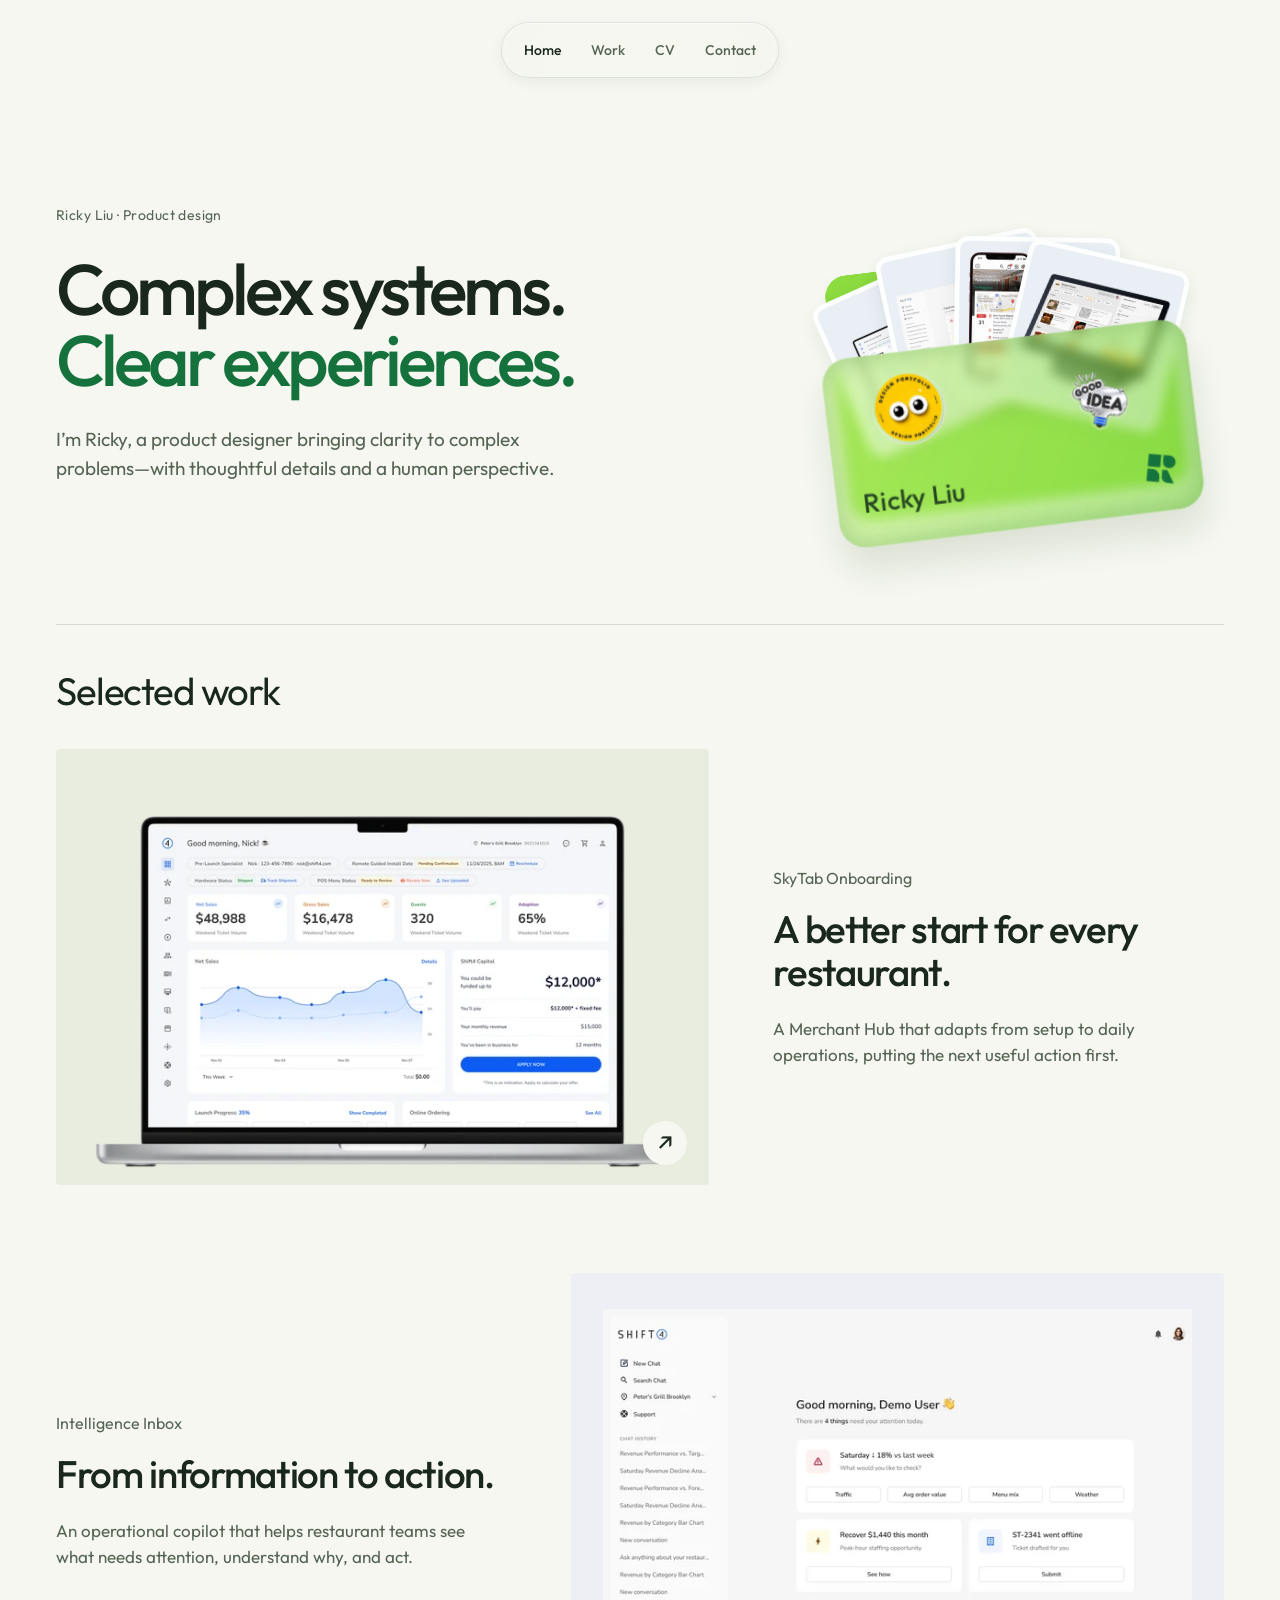
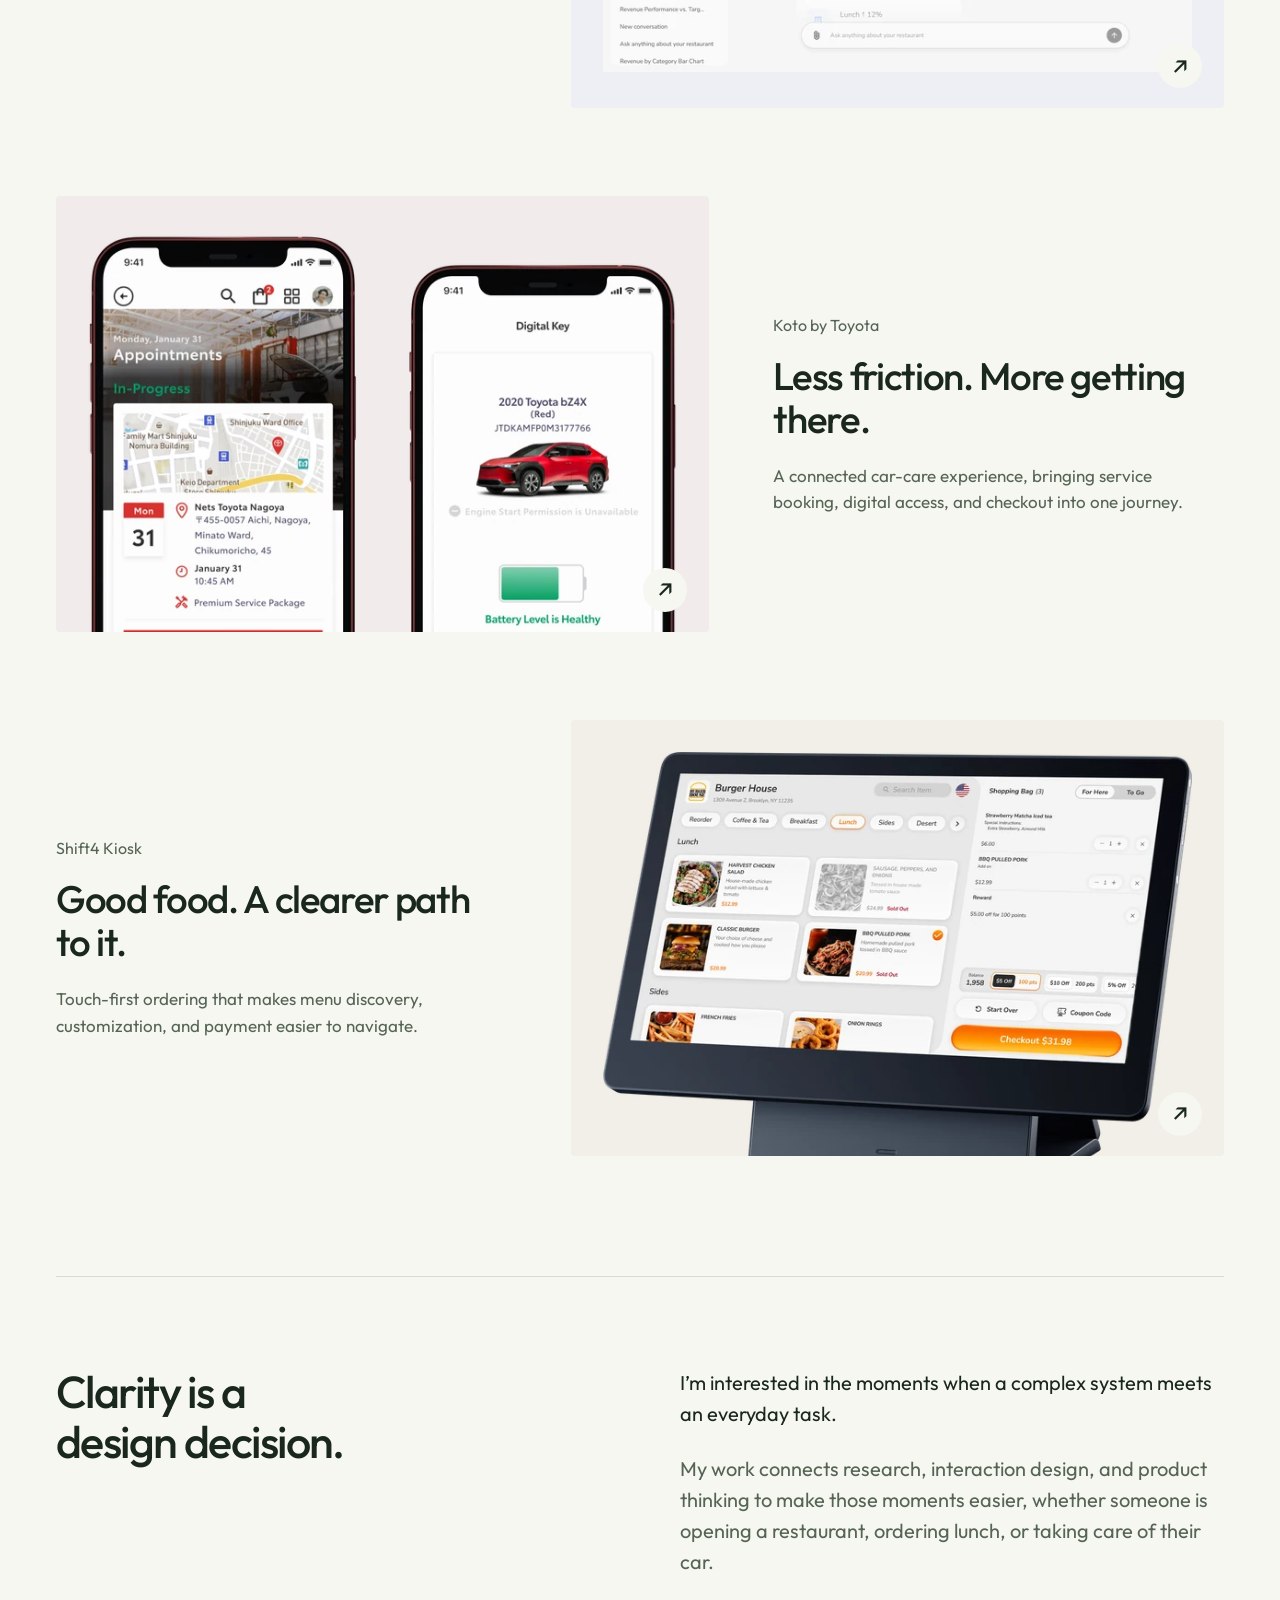
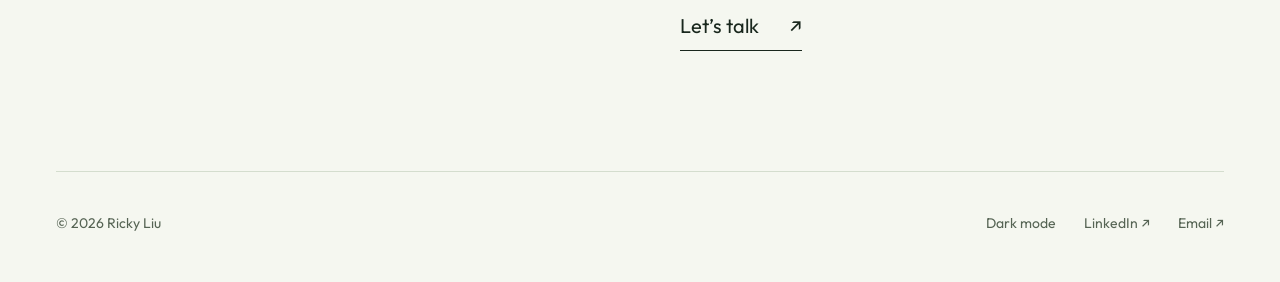
==== commit bf20e9b4: "shift4 kiosk" ====
--- a/index.html
+++ b/index.html
@@ -26,7 +26,7 @@
               <a href="skytab-onboarding.html" class="nav-dropdown-item">SkyTab Onboarding</a>
               <a href="intelligence-inbox-premium-case-study.html" class="nav-dropdown-item">Intelligence Inbox</a>
               <a href="koto.html" class="nav-dropdown-item">Koto</a>
-              <a href="skytab-kiosk.html" class="nav-dropdown-item">SkyTab Kiosk</a>
+              <a href="skytab-kiosk.html" class="nav-dropdown-item">Shift4 Kiosk</a>
             </div>
           </div>
           <a href="Ricky_Liu_Resume.pdf" class="nav-link" target="_blank" rel="noopener">CV</a>
@@ -61,8 +61,8 @@
  </a>
 </article><article class="work-project project-kiosk">
  <a class="project-link" href="skytab-kiosk.html">
- <div class="project-image"><img src="assets/previews/kiosk-1200.webp" srcset="assets/previews/kiosk-640.webp 640w, assets/previews/kiosk-800.webp 800w, assets/previews/kiosk-1200.webp 1200w" sizes="(max-width: 767px) calc(100vw - 80px), (max-width: 1100px) 40vw, 520px" width="1200" height="906" loading="lazy" decoding="async" alt="SkyTab Kiosk interface design"><span class="project-open" aria-hidden="true">↗</span></div>
- <div class="project-copy"><p class="project-name">SkyTab Kiosk</p><h3 id="title-kiosk">Good food. A clearer path to it.</h3><p class="project-description">Touch-first ordering that makes menu discovery, customization, and payment easier to navigate.</p></div>
+ <div class="project-image"><img src="assets/previews/kiosk-1200.webp" srcset="assets/previews/kiosk-640.webp 640w, assets/previews/kiosk-800.webp 800w, assets/previews/kiosk-1200.webp 1200w" sizes="(max-width: 767px) calc(100vw - 80px), (max-width: 1100px) 40vw, 520px" width="1200" height="906" loading="lazy" decoding="async" alt="Shift4 Kiosk interface design"><span class="project-open" aria-hidden="true">↗</span></div>
+ <div class="project-copy"><p class="project-name">Shift4 Kiosk</p><h3 id="title-kiosk">Good food. A clearer path to it.</h3><p class="project-description">Touch-first ordering that makes menu discovery, customization, and payment easier to navigate.</p></div>
  </a>
 </article></div></section>
 <section class="about-section shell" aria-labelledby="about-title"><h2 id="about-title">Clarity is a<br>design decision.</h2><div><p>I’m interested in the moments when a complex system meets an everyday task.</p><p>My work connects research, interaction design, and product thinking to make those moments easier, whether someone is opening a restaurant, ordering lunch, or taking care of their car.</p><a class="text-link" href="contact/contact.html">Let’s talk <span aria-hidden="true">↗</span></a></div></section>
